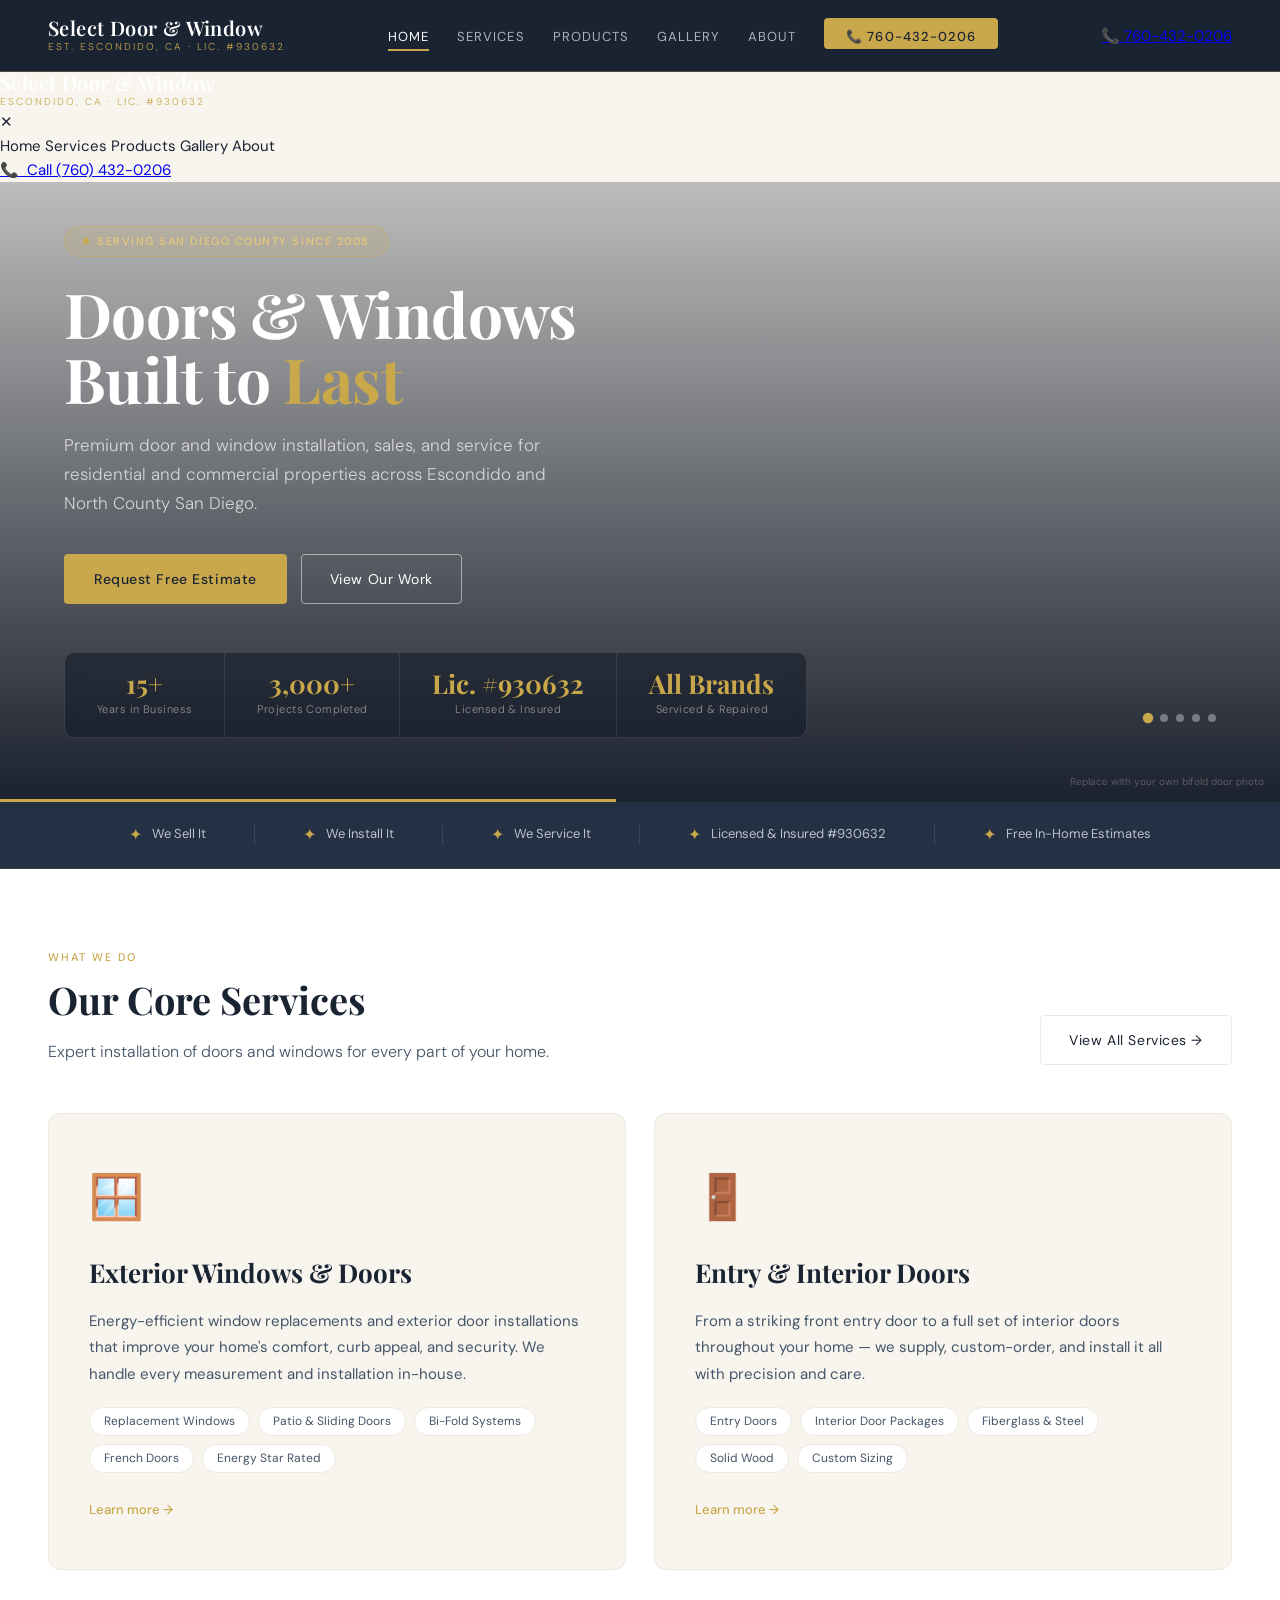
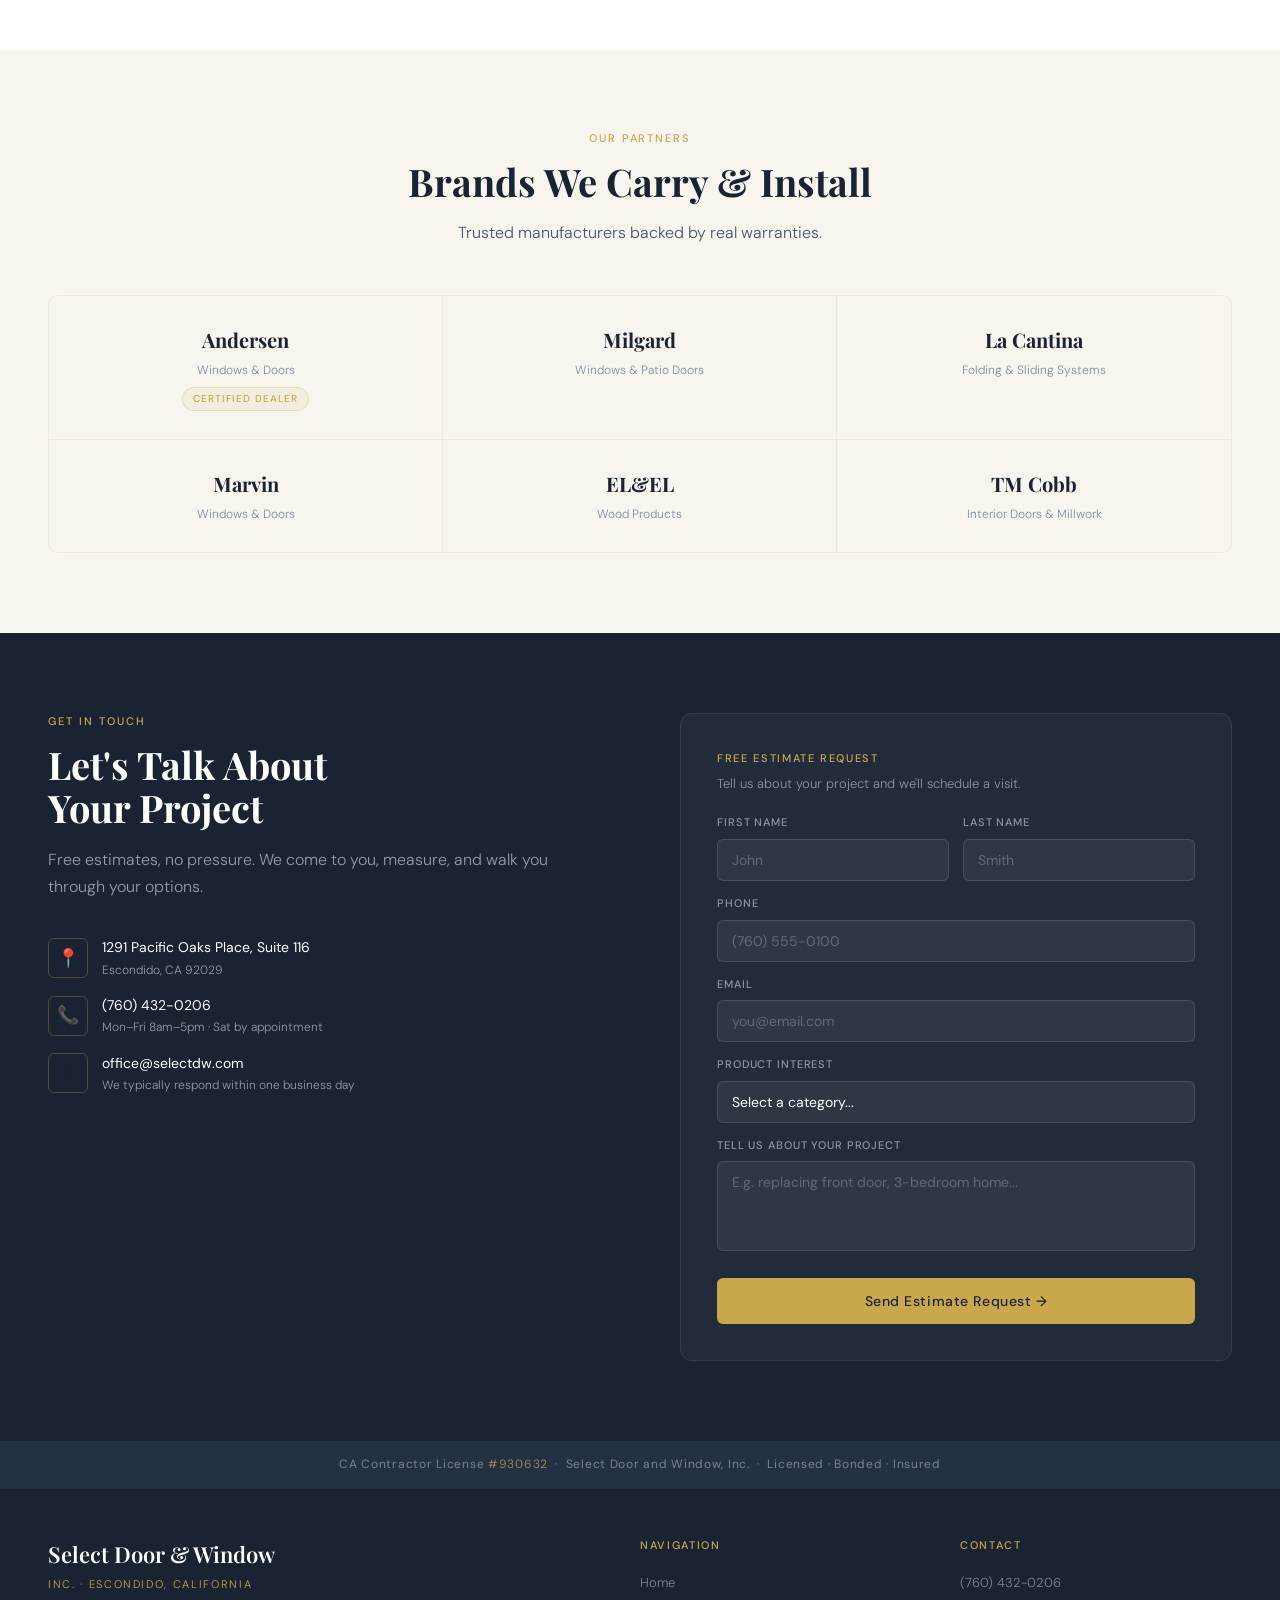
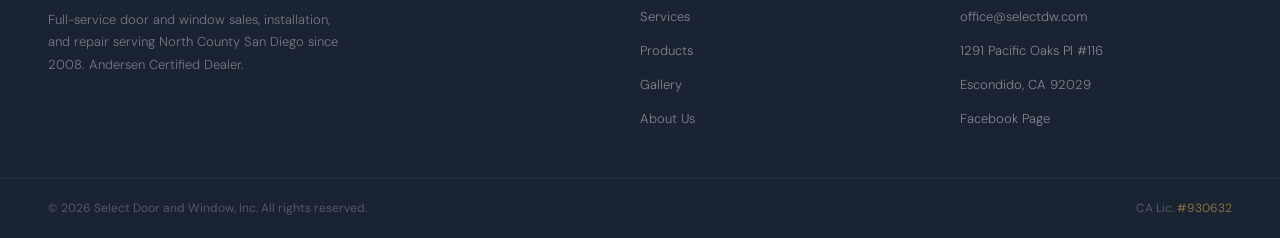
==== select_door_window.html @ 5de8c1fc "Initial commit: Select Door & Window website" ====
<!DOCTYPE html>
<html>
<head>
<meta charset="UTF-8">
<meta name="viewport" content="width=device-width, initial-scale=1.0">
<title>Select Door &amp; Window | Escondido, CA</title>
<link href="https://fonts.googleapis.com/css2?family=Playfair+Display:wght@400;600;700&family=DM+Sans:wght@300;400;500&display=swap" rel="stylesheet">
<style>
  *, *::before, *::after { box-sizing: border-box; margin: 0; padding: 0; }
  :root {
    --navy: #1a2332; --navy-mid: #243044; --navy-light: #2e3d56;
    --gold: #c9a84c; --gold-light: #e8c97a;
    --cream: #f8f5ef; --cream-dark: #ede9e0;
    --text-dark: #1a2332; --text-mid: #445568; --text-light: #7a8fa3;
    --white: #ffffff;
  }
  body { font-family: 'DM Sans', sans-serif; background: var(--cream); color: var(--text-dark); font-size: 15px; line-height: 1.6; overflow-x: hidden; }

  nav { background: var(--navy); display: flex; align-items: center; justify-content: space-between; padding: 0 48px; height: 72px; border-bottom: 1px solid rgba(201,168,76,0.3); position: relative; z-index: 10; }
  .nav-logo { cursor: pointer; }
  .nav-logo-name { font-family: 'Playfair Display', serif; font-size: 20px; font-weight: 600; color: var(--white); letter-spacing: 0.02em; line-height: 1.1; }
  .nav-logo-tag { font-size: 10px; font-weight: 300; color: var(--gold); letter-spacing: 0.2em; text-transform: uppercase; }
  .nav-links { display: flex; gap: 28px; list-style: none; align-items: center; }
  .nav-links a { color: rgba(255,255,255,0.65); text-decoration: none; font-size: 13px; font-weight: 400; letter-spacing: 0.08em; text-transform: uppercase; cursor: pointer; transition: color 0.2s; padding-bottom: 4px; border-bottom: 2px solid transparent; }
  .nav-links a:hover, .nav-links a.active { color: var(--white); border-bottom-color: var(--gold); }
  .nav-cta { background: var(--gold); color: var(--navy) !important; padding: 10px 22px; border-radius: 4px; font-weight: 500 !important; border-bottom: none !important; }
  .nav-cta:hover { background: var(--gold-light) !important; }
  .page { display: none; }
  .page.active { display: block; }
  section { padding: 80px 48px; }
  .section-label { font-size: 11px; font-weight: 500; letter-spacing: 0.18em; text-transform: uppercase; color: var(--gold); margin-bottom: 12px; }
  .section-title { font-family: 'Playfair Display', serif; font-size: 38px; font-weight: 700; color: var(--text-dark); line-height: 1.15; margin-bottom: 16px; }
  .section-sub { font-size: 16px; color: var(--text-mid); max-width: 560px; font-weight: 300; line-height: 1.7; }
  .section-header { margin-bottom: 48px; }
  .btn-primary { background: var(--gold); color: var(--navy); padding: 14px 30px; border-radius: 4px; font-size: 14px; font-weight: 500; text-decoration: none; letter-spacing: 0.04em; border: none; cursor: pointer; transition: all 0.2s; display: inline-block; }
  .btn-primary:hover { background: var(--gold-light); }
  .btn-outline-light { background: transparent; color: var(--white); padding: 13px 28px; border-radius: 4px; font-size: 14px; font-weight: 400; text-decoration: none; border: 1px solid rgba(255,255,255,0.5); cursor: pointer; transition: all 0.2s; display: inline-block; letter-spacing: 0.04em; }
  .btn-outline-light:hover { background: rgba(255,255,255,0.1); border-color: rgba(255,255,255,0.8); }
  .btn-dark { background: transparent; color: var(--navy); padding: 13px 28px; border-radius: 4px; font-size: 14px; border: 1px solid var(--cream-dark); cursor: pointer; transition: all 0.2s; display: inline-block; letter-spacing: 0.04em; }
  .btn-dark:hover { border-color: var(--navy); }
  .page-hero { background: var(--navy); padding: 64px 48px; }
  .page-hero .section-label { color: var(--gold); }
  .page-hero .section-title { color: var(--white); margin-bottom: 12px; }
  .page-hero .section-sub { color: rgba(255,255,255,0.55); }
  .trust-bar { background: var(--navy-mid); padding: 20px 48px; display: flex; align-items: center; justify-content: center; gap: 48px; border-bottom: 1px solid rgba(201,168,76,0.15); flex-wrap: wrap; }
  .trust-item { display: flex; align-items: center; gap: 10px; color: rgba(255,255,255,0.7); font-size: 13px; }
  .trust-dot { color: var(--gold); font-size: 16px; }
  .trust-divider { width: 1px; height: 20px; background: rgba(255,255,255,0.1); }

  /* HERO */
  .hero-full { position: relative; min-height: 620px; display: flex; flex-direction: column; justify-content: flex-end; overflow: hidden; }
  .hero-bg-img { position: absolute; inset: 0; background-image: url('https://images.unsplash.com/photo-1600585154340-be6161a56a0c?w=1600&q=80'); background-size: cover; background-position: center; transform: scale(1.03); transition: transform 6s ease; }
  .hero-full:hover .hero-bg-img { transform: scale(1); }
  .hero-overlay { position: absolute; inset: 0; background: linear-gradient(to top, rgba(15,22,35,0.95) 0%, rgba(15,22,35,0.65) 45%, rgba(15,22,35,0.25) 100%); }
  .hero-content { position: relative; z-index: 2; padding: 0 64px 64px; max-width: 900px; }
  .hero-badge { display: inline-flex; align-items: center; gap: 8px; background: rgba(201,168,76,0.15); border: 1px solid rgba(201,168,76,0.4); border-radius: 40px; padding: 6px 18px; margin-bottom: 24px; width: fit-content; }
  .hero-badge-dot { width: 6px; height: 6px; background: var(--gold); border-radius: 50%; }
  .hero-badge span { font-size: 11px; color: var(--gold-light); letter-spacing: 0.14em; text-transform: uppercase; font-weight: 500; }
  .hero-content h1 { font-family: 'Playfair Display', serif; font-size: 62px; font-weight: 700; color: var(--white); line-height: 1.05; margin-bottom: 20px; letter-spacing: -0.01em; }
  .hero-content h1 em { color: var(--gold); font-style: normal; }
  .hero-content p { font-size: 17px; color: rgba(255,255,255,0.7); max-width: 520px; margin-bottom: 36px; line-height: 1.7; font-weight: 300; }
  .hero-actions { display: flex; gap: 14px; align-items: center; margin-bottom: 48px; }
  .hero-stats { display: flex; border: 1px solid rgba(255,255,255,0.12); border-radius: 10px; overflow: hidden; backdrop-filter: blur(8px); background: rgba(15,22,35,0.5); width: fit-content; }
  .hero-stat { padding: 18px 32px; border-right: 1px solid rgba(255,255,255,0.1); text-align: center; }
  .hero-stat:last-child { border-right: none; }
  .hero-stat-num { font-family: 'Playfair Display', serif; font-size: 26px; font-weight: 700; color: var(--gold); line-height: 1; }
  .hero-stat-label { font-size: 11px; color: rgba(255,255,255,0.5); margin-top: 4px; font-weight: 300; letter-spacing: 0.04em; }
  .photo-credit { position: absolute; bottom: 12px; right: 16px; z-index: 3; font-size: 10px; color: rgba(255,255,255,0.25); }
  .photo-credit a { color: rgba(255,255,255,0.25); text-decoration: none; }

  /* HOME SERVICES */
  .services-preview { background: var(--white); }
  .services-grid-2 { display: grid; grid-template-columns: 1fr 1fr; gap: 28px; }
  .service-card-lg { background: var(--cream); border: 1px solid var(--cream-dark); border-radius: 12px; padding: 48px 40px; position: relative; overflow: hidden; transition: all 0.25s; }
  .service-card-lg:hover { border-color: var(--gold); transform: translateY(-4px); box-shadow: 0 20px 48px rgba(26,35,50,0.1); }
  .service-card-lg::before { content: ''; position: absolute; top: 0; left: 0; right: 0; height: 4px; background: var(--gold); transform: scaleX(0); transition: transform 0.3s; transform-origin: left; }
  .service-card-lg:hover::before { transform: scaleX(1); }
  .service-card-icon { font-size: 44px; margin-bottom: 20px; }
  .service-card-lg h3 { font-family: 'Playfair Display', serif; font-size: 26px; color: var(--text-dark); margin-bottom: 14px; }
  .service-card-lg p { font-size: 15px; color: var(--text-mid); line-height: 1.75; margin-bottom: 20px; }
  .service-tag-row { display: flex; flex-wrap: wrap; gap: 8px; margin-bottom: 24px; }
  .service-tag { font-size: 12px; color: var(--text-mid); background: var(--white); border: 1px solid var(--cream-dark); border-radius: 20px; padding: 4px 14px; }
  .service-link { display: inline-flex; align-items: center; gap: 6px; font-size: 13px; font-weight: 500; color: var(--gold); cursor: pointer; }

  /* BRANDS */
  .brands-bg { background: var(--cream); }
  .brands-grid { display: grid; grid-template-columns: repeat(3, 1fr); margin-top: 40px; border: 1px solid var(--cream-dark); border-radius: 10px; overflow: hidden; }
  .brand-item { padding: 28px 20px; text-align: center; border-right: 1px solid var(--cream-dark); border-bottom: 1px solid var(--cream-dark); transition: background 0.2s; display: flex; flex-direction: column; align-items: center; gap: 5px; }
  .brand-item:hover { background: var(--white); }
  .brand-item:nth-child(3n) { border-right: none; }
  .brand-item:nth-child(4), .brand-item:nth-child(5), .brand-item:nth-child(6) { border-bottom: none; }
  .brand-name { font-family: 'Playfair Display', serif; font-size: 20px; color: var(--navy); font-weight: 700; }
  .brand-desc { font-size: 12px; color: var(--text-light); font-weight: 300; }
  .brand-badge { font-size: 10px; font-weight: 500; letter-spacing: 0.1em; text-transform: uppercase; color: var(--gold); background: rgba(201,168,76,0.1); border: 1px solid rgba(201,168,76,0.25); border-radius: 20px; padding: 3px 10px; margin-top: 2px; }

  /* CONTACT */
  .contact-bg { background: var(--navy); position: relative; overflow: hidden; }
  .contact-grid { display: grid; grid-template-columns: 1fr 1fr; gap: 80px; align-items: start; }
  .contact-details { margin-top: 36px; display: flex; flex-direction: column; gap: 14px; }
  .contact-row { display: flex; gap: 14px; align-items: center; }
  .contact-icon { width: 40px; height: 40px; border: 1px solid rgba(201,168,76,0.3); border-radius: 6px; display: flex; align-items: center; justify-content: center; font-size: 18px; flex-shrink: 0; }
  .contact-row p { color: rgba(255,255,255,0.55); font-size: 12px; font-weight: 300; }
  .contact-row strong { color: var(--white); font-size: 14px; font-weight: 400; display: block; margin-bottom: 2px; }
  .contact-form { background: rgba(255,255,255,0.04); border: 1px solid rgba(255,255,255,0.08); border-radius: 12px; padding: 36px; }
  .form-row { margin-bottom: 14px; }
  .form-row label { display: block; font-size: 11px; font-weight: 500; color: rgba(255,255,255,0.5); letter-spacing: 0.08em; text-transform: uppercase; margin-bottom: 7px; }
  .form-row input, .form-row select, .form-row textarea { width: 100%; background: rgba(255,255,255,0.06); border: 1px solid rgba(255,255,255,0.12); border-radius: 6px; padding: 11px 14px; color: var(--white); font-family: 'DM Sans', sans-serif; font-size: 14px; outline: none; transition: border-color 0.2s; appearance: none; }
  .form-row input:focus, .form-row select:focus, .form-row textarea:focus { border-color: rgba(201,168,76,0.5); }
  .form-row input::placeholder, .form-row textarea::placeholder { color: rgba(255,255,255,0.25); }
  .form-row select option { background: var(--navy-mid); color: var(--white); }
  .form-row textarea { height: 90px; resize: none; }
  .form-grid-2 { display: grid; grid-template-columns: 1fr 1fr; gap: 14px; }
  .form-submit { width: 100%; background: var(--gold); color: var(--navy); border: none; border-radius: 6px; padding: 14px; font-family: 'DM Sans', sans-serif; font-size: 14px; font-weight: 500; cursor: pointer; letter-spacing: 0.04em; margin-top: 6px; transition: background 0.2s; }
  .form-submit:hover { background: var(--gold-light); }

  /* SERVICES PAGE */
  .services-full-grid { display: grid; grid-template-columns: repeat(2, 1fr); gap: 28px; }
  .service-full-card { background: var(--white); border: 1px solid var(--cream-dark); border-radius: 10px; padding: 36px; transition: all 0.25s; }
  .service-full-card:hover { border-color: var(--gold); }
  .service-full-card h3 { font-family: 'Playfair Display', serif; font-size: 22px; color: var(--text-dark); margin-bottom: 12px; }
  .service-full-card p { font-size: 14px; color: var(--text-mid); line-height: 1.75; margin-bottom: 16px; }
  .service-bullets { list-style: none; display: flex; flex-direction: column; gap: 7px; margin-bottom: 20px; }
  .service-bullets li { font-size: 13px; color: var(--text-mid); display: flex; align-items: center; gap: 8px; }
  .service-bullets li::before { content: 'u2736'; color: var(--gold); font-size: 9px; }
  .service-cta { font-size: 13px; font-weight: 500; color: var(--gold); cursor: pointer; }

  /* PRODUCTS */
  .products-grid { display: grid; grid-template-columns: repeat(2, 1fr); gap: 28px; }
  .product-card { background: var(--white); border: 1px solid var(--cream-dark); border-radius: 10px; overflow: hidden; transition: all 0.25s; }
  .product-card:hover { border-color: var(--gold); transform: translateY(-3px); }
  .product-card-header { background: var(--navy); padding: 28px; }
  .product-card-header h3 { font-family: 'Playfair Display', serif; font-size: 24px; color: var(--white); font-weight: 700; margin-bottom: 4px; }
  .product-card-header p { font-size: 13px; color: rgba(255,255,255,0.5); font-weight: 300; }
  .product-card.andersen .product-card-header { background: var(--navy-mid); border-bottom: 2px solid var(--gold); }
  .product-card-body { padding: 24px 28px; }
  .product-card-body p { font-size: 14px; color: var(--text-mid); line-height: 1.7; margin-bottom: 16px; }
  .product-lines { display: flex; flex-wrap: wrap; gap: 8px; }
  .product-line-tag { font-size: 12px; color: var(--text-mid); background: var(--cream); border: 1px solid var(--cream-dark); border-radius: 20px; padding: 4px 12px; }
  .certified-badge { display: inline-flex; align-items: center; gap: 6px; background: rgba(201,168,76,0.1); border: 1px solid rgba(201,168,76,0.3); border-radius: 20px; padding: 5px 14px; font-size: 11px; color: var(--gold); font-weight: 500; letter-spacing: 0.08em; text-transform: uppercase; margin-bottom: 12px; }

  /* GALLERY ACCORDION */
  .gallery-section { background: var(--white); }
  .gallery-accordion { display: flex; flex-direction: column; gap: 16px; }
  .gallery-panel { border: 1px solid var(--cream-dark); border-radius: 12px; overflow: hidden; background: var(--white); transition: border-color 0.25s; }
  .gallery-panel.open { border-color: var(--gold); box-shadow: 0 4px 24px rgba(26,35,50,0.07); }
  .gallery-panel-header { display: flex; align-items: center; justify-content: space-between; padding: 24px 32px; cursor: pointer; background: var(--white); transition: background 0.2s; user-select: none; }
  .gallery-panel-header:hover { background: var(--cream); }
  .gallery-panel.open .gallery-panel-header { background: var(--navy); }
  .gallery-panel-left { display: flex; align-items: center; gap: 16px; }
  .gallery-panel-icon { font-size: 28px; }
  .gallery-panel-title { font-family: 'Playfair Display', serif; font-size: 22px; font-weight: 600; color: var(--text-dark); }
  .gallery-panel.open .gallery-panel-title { color: var(--white); }
  .gallery-panel-count { font-size: 12px; color: var(--text-light); margin-top: 2px; }
  .gallery-panel.open .gallery-panel-count { color: rgba(255,255,255,0.45); }
  .gallery-panel-chevron { width: 32px; height: 32px; border-radius: 50%; border: 1px solid var(--cream-dark); display: flex; align-items: center; justify-content: center; font-size: 14px; color: var(--text-light); transition: all 0.3s; flex-shrink: 0; }
  .gallery-panel.open .gallery-panel-chevron { background: rgba(201,168,76,0.15); border-color: rgba(201,168,76,0.4); color: var(--gold); transform: rotate(180deg); }
  .gallery-panel-body { max-height: 0; overflow: hidden; transition: max-height 0.45s cubic-bezier(0.4,0,0.2,1); }
  .gallery-panel.open .gallery-panel-body { max-height: 620px; }
  .gallery-scroll-wrap { padding: 24px 32px 32px; overflow-x: auto; -webkit-overflow-scrolling: touch; scrollbar-width: thin; scrollbar-color: var(--gold) var(--cream-dark); }
  .gallery-scroll-wrap::-webkit-scrollbar { height: 6px; }
  .gallery-scroll-wrap::-webkit-scrollbar-track { background: var(--cream-dark); border-radius: 3px; }
  .gallery-scroll-wrap::-webkit-scrollbar-thumb { background: var(--gold); border-radius: 3px; }
  .gallery-scroll-row { display: flex; gap: 16px; width: max-content; }
  .gallery-thumb { width: 280px; height: 210px; flex-shrink: 0; border-radius: 8px; overflow: hidden; position: relative; cursor: pointer; transition: transform 0.2s, box-shadow 0.2s; background: var(--navy-mid); }
  .gallery-thumb:hover { transform: translateY(-4px); box-shadow: 0 12px 32px rgba(26,35,50,0.18); }
  .gallery-thumb img { width: 100%; height: 100%; object-fit: cover; display: block; transition: transform 0.4s; }
  .gallery-thumb:hover img { transform: scale(1.06); }
  .gallery-thumb-label { position: absolute; bottom: 0; left: 0; right: 0; padding: 28px 14px 12px; background: linear-gradient(to top, rgba(15,22,35,0.85), transparent); color: var(--white); font-size: 12px; font-weight: 300; letter-spacing: 0.04em; }
  .gallery-add-note { margin-top: 40px; background: var(--cream); border: 1px dashed var(--gold); border-radius: 10px; padding: 24px 28px; text-align: center; }
  .gallery-add-note p { font-size: 14px; color: var(--text-mid); line-height: 1.7; }
  .gallery-add-note code { background: var(--cream-dark); padding: 2px 6px; border-radius: 4px; font-size: 12px; color: var(--navy); }

  /* LIGHTBOX */
  .lightbox { display: none; position: fixed; inset: 0; z-index: 1000; background: rgba(10,16,26,0.96); align-items: center; justify-content: center; }
  .lightbox.open { display: flex; }
  .lightbox-img { max-width: 88vw; max-height: 86vh; border-radius: 8px; object-fit: contain; }
  .lightbox-close { position: absolute; top: 24px; right: 32px; color: rgba(255,255,255,0.55); font-size: 32px; cursor: pointer; transition: color 0.2s; line-height: 1; }
  .lightbox-close:hover { color: var(--white); }
  .lightbox-caption { position: absolute; bottom: 28px; left: 50%; transform: translateX(-50%); color: rgba(255,255,255,0.45); font-size: 13px; white-space: nowrap; }
  .lightbox-nav { position: absolute; top: 50%; transform: translateY(-50%); color: rgba(255,255,255,0.45); font-size: 48px; cursor: pointer; transition: color 0.2s; padding: 16px; line-height: 1; }
  .lightbox-nav:hover { color: var(--white); }
  .lightbox-prev { left: 8px; }
  .lightbox-next { right: 8px; }

  /* ABOUT */
  .about-grid { display: grid; grid-template-columns: 1fr 1fr; gap: 64px; align-items: start; }
  .about-story p { font-size: 15px; color: var(--text-mid); line-height: 1.8; margin-bottom: 20px; font-weight: 300; }
  .about-story strong { color: var(--text-dark); font-weight: 500; }
  .values-grid { display: grid; grid-template-columns: repeat(3, 1fr); gap: 24px; }
  .value-card { padding: 28px; background: var(--cream); border: 1px solid var(--cream-dark); border-radius: 10px; text-align: center; }
  .value-icon { font-size: 32px; margin-bottom: 14px; }
  .value-card h4 { font-family: 'Playfair Display', serif; font-size: 17px; color: var(--text-dark); margin-bottom: 8px; }
  .value-card p { font-size: 13px; color: var(--text-mid); line-height: 1.7; }
  .license-box { background: var(--navy); border-radius: 10px; padding: 32px; margin-top: 36px; }
  .license-box h4 { font-family: 'Playfair Display', serif; color: var(--white); font-size: 20px; margin-bottom: 16px; }
  .license-items { display: flex; flex-direction: column; gap: 10px; }
  .license-item { display: flex; align-items: center; gap: 12px; font-size: 14px; color: rgba(255,255,255,0.65); }
  .license-item span { color: var(--gold); }


  /* SCROLL ANIMATIONS */
  .reveal { opacity: 0; transform: translateY(32px); transition: opacity 0.65s cubic-bezier(0.4,0,0.2,1), transform 0.65s cubic-bezier(0.4,0,0.2,1); }
  .reveal.visible { opacity: 1; transform: none; }
  .reveal-left { opacity: 0; transform: translateX(-40px); transition: opacity 0.65s cubic-bezier(0.4,0,0.2,1), transform 0.65s cubic-bezier(0.4,0,0.2,1); }
  .reveal-left.visible { opacity: 1; transform: none; }
  .reveal-right { opacity: 0; transform: translateX(40px); transition: opacity 0.65s cubic-bezier(0.4,0,0.2,1), transform 0.65s cubic-bezier(0.4,0,0.2,1); }
  .reveal-right.visible { opacity: 1; transform: none; }
  .reveal-scale { opacity: 0; transform: scale(0.93); transition: opacity 0.55s cubic-bezier(0.4,0,0.2,1), transform 0.55s cubic-bezier(0.4,0,0.2,1); }
  .reveal-scale.visible { opacity: 1; transform: scale(1); }
  .stagger-1 { transition-delay: 0.05s; }
  .stagger-2 { transition-delay: 0.13s; }
  .stagger-3 { transition-delay: 0.21s; }
  .stagger-4 { transition-delay: 0.29s; }
  .stagger-5 { transition-delay: 0.37s; }
  .stagger-6 { transition-delay: 0.45s; }

  /* COUNTER */
  .counter-num { display: inline-block; transition: color 0.3s; }

  /* HERO SLIDESHOW */
  .hero-slideshow { position: absolute; inset: 0; }
  .hero-slide { position: absolute; inset: 0; background-size: cover; background-position: center; opacity: 0; transition: opacity 1.4s ease-in-out, transform 8s ease; transform: scale(1.06); }
  .hero-slide.active { opacity: 1; transform: scale(1.02); }
  .hero-slide.prev { opacity: 0; transform: scale(1); }
  .slideshow-dots { position: absolute; bottom: 80px; right: 64px; z-index: 3; display: flex; gap: 8px; }
  .slideshow-dot { width: 8px; height: 8px; border-radius: 50%; background: rgba(255,255,255,0.35); border: none; cursor: pointer; padding: 0; transition: all 0.3s; }
  .slideshow-dot.active { background: var(--gold); transform: scale(1.3); }
  .slideshow-progress { position: absolute; bottom: 0; left: 0; height: 3px; background: var(--gold); z-index: 3; transition: none; }

  /* ABOUT SHOWROOM */
  .showroom-grid { display: grid; grid-template-columns: 1fr 1fr; gap: 28px; margin-top: 48px; }
  .showroom-img { border-radius: 12px; overflow: hidden; aspect-ratio: 4/3; background: var(--navy-light); position: relative; }
  .showroom-img img { width: 100%; height: 100%; object-fit: cover; display: block; transition: transform 0.5s ease; }
  .showroom-img:hover img { transform: scale(1.04); }
  .showroom-img.tall { aspect-ratio: 3/4; }
  .family-banner { background: var(--navy); border-radius: 12px; padding: 40px 44px; margin-top: 48px; display: grid; grid-template-columns: 1fr 1fr; gap: 48px; align-items: center; }
  .family-banner h3 { font-family: 'Playfair Display', serif; font-size: 28px; color: var(--white); font-weight: 700; margin-bottom: 14px; line-height: 1.2; }
  .family-banner h3 em { color: var(--gold); font-style: normal; }
  .family-banner p { font-size: 14px; color: rgba(255,255,255,0.6); line-height: 1.8; font-weight: 300; margin-bottom: 12px; }
  .family-pill { display: inline-flex; align-items: center; gap: 8px; background: rgba(201,168,76,0.12); border: 1px solid rgba(201,168,76,0.3); border-radius: 30px; padding: 6px 16px; font-size: 12px; color: var(--gold-light); letter-spacing: 0.08em; text-transform: uppercase; font-weight: 500; margin-bottom: 20px; }
  .family-stats-row { display: flex; gap: 0; border: 1px solid rgba(255,255,255,0.1); border-radius: 8px; overflow: hidden; margin-top: 8px; }
  .family-stat { flex: 1; padding: 16px; border-right: 1px solid rgba(255,255,255,0.1); text-align: center; }
  .family-stat:last-child { border-right: none; }
  .family-stat-num { font-family: 'Playfair Display', serif; font-size: 22px; color: var(--gold); font-weight: 700; line-height: 1; }
  .family-stat-label { font-size: 11px; color: rgba(255,255,255,0.4); margin-top: 4px; font-weight: 300; }

  /* PULSE on phone CTA */
  @keyframes pulse-gold { 0%,100% { box-shadow: 0 0 0 0 rgba(201,168,76,0.4); } 50% { box-shadow: 0 0 0 8px rgba(201,168,76,0); } }
  .nav-cta { animation: pulse-gold 2.8s infinite; }
  .nav-cta:hover { animation: none; }

  /* HOVER LIFT on brand items */
  .brand-item { transition: background 0.2s, transform 0.2s, box-shadow 0.2s; }
  .brand-item:hover { transform: translateY(-3px); box-shadow: 0 8px 24px rgba(26,35,50,0.08); }
  .license-strip { background: var(--navy-mid); text-align: center; padding: 14px; font-size: 12px; color: rgba(255,255,255,0.4); letter-spacing: 0.06em; }
  .license-strip span { color: rgba(201,168,76,0.7); }
  footer { background: var(--text-dark); padding: 48px; display: grid; grid-template-columns: 2fr 1fr 1fr; gap: 48px; }
  .footer-brand-name { font-family: 'Playfair Display', serif; font-size: 22px; color: var(--white); font-weight: 600; margin-bottom: 4px; }
  .footer-brand-tag { font-size: 11px; color: var(--gold); letter-spacing: 0.15em; text-transform: uppercase; font-weight: 300; margin-bottom: 16px; }
  .footer-desc { font-size: 13px; color: rgba(255,255,255,0.4); line-height: 1.7; max-width: 300px; font-weight: 300; }
  .footer-col h5 { font-size: 11px; letter-spacing: 0.15em; text-transform: uppercase; color: var(--gold); font-weight: 500; margin-bottom: 16px; }
  .footer-links { list-style: none; display: flex; flex-direction: column; gap: 10px; }
  .footer-links a { font-size: 13px; color: rgba(255,255,255,0.45); text-decoration: none; cursor: pointer; transition: color 0.2s; font-weight: 300; }
  .footer-links a:hover { color: var(--gold-light); }
  .footer-bottom { background: var(--text-dark); border-top: 1px solid rgba(255,255,255,0.06); padding: 20px 48px; display: flex; justify-content: space-between; }
  .footer-bottom p { font-size: 12px; color: rgba(255,255,255,0.25); }
  .footer-bottom a { color: rgba(201,168,76,0.6); text-decoration: none; }

  /* ============================================================
     MOBILE RESPONSIVE — 768px and below
     ============================================================ */
  @media (max-width: 768px) {

    /* NAV */
    nav {
      padding: 0 20px;
      height: 60px;
    }
    .nav-links {
      display: none;
    }
    .nav-mobile-right {
      display: flex;
      align-items: center;
      gap: 10px;
    }
    .nav-mobile-call {
      background: var(--gold);
      color: var(--navy);
      padding: 8px 14px;
      border-radius: 4px;
      font-size: 12px;
      font-weight: 500;
      text-decoration: none;
      white-space: nowrap;
    }
    .nav-hamburger {
      display: flex;
      flex-direction: column;
      gap: 5px;
      cursor: pointer;
      padding: 4px;
    }
    .nav-hamburger span {
      display: block;
      width: 22px;
      height: 2px;
      background: rgba(255,255,255,0.75);
      border-radius: 1px;
      transition: all 0.25s;
    }

    /* MOBILE MENU OVERLAY */
    .mobile-menu {
      display: none;
      position: fixed;
      inset: 0;
      background: var(--navy);
      z-index: 200;
      flex-direction: column;
      padding: 24px 28px;
    }
    .mobile-menu.open {
      display: flex;
    }
    .mobile-menu-header {
      display: flex;
      justify-content: space-between;
      align-items: center;
      margin-bottom: 40px;
    }
    .mobile-menu-close {
      color: rgba(255,255,255,0.6);
      font-size: 28px;
      cursor: pointer;
      line-height: 1;
    }
    .mobile-menu-links {
      display: flex;
      flex-direction: column;
      gap: 0;
      flex: 1;
    }
    .mobile-menu-links a {
      color: rgba(255,255,255,0.75);
      text-decoration: none;
      font-size: 24px;
      font-family: 'Playfair Display', serif;
      font-weight: 600;
      padding: 16px 0;
      border-bottom: 1px solid rgba(255,255,255,0.07);
      cursor: pointer;
      transition: color 0.2s;
    }
    .mobile-menu-links a:hover { color: var(--gold); }
    .mobile-menu-cta {
      margin-top: 32px;
      background: var(--gold);
      color: var(--navy);
      text-align: center;
      padding: 16px;
      border-radius: 6px;
      font-size: 16px;
      font-weight: 500;
      text-decoration: none;
      display: block;
    }

    /* HERO */
    .hero-full {
      min-height: 520px;
    }
    .hero-content {
      padding: 0 24px 28px;
      max-width: 100%;
    }
    .hero-content h1 {
      font-size: 36px;
      margin-bottom: 12px;
    }
    .hero-content p {
      font-size: 14px;
      margin-bottom: 24px;
    }
    .hero-actions {
      flex-direction: column;
      gap: 10px;
      margin-bottom: 24px;
    }
    .hero-actions .btn-primary,
    .hero-actions .btn-outline-light {
      width: 100%;
      text-align: center;
      padding: 14px 20px;
      font-size: 14px;
    }
    .hero-stats {
      width: 100%;
    }
    .hero-stat {
      padding: 10px 8px;
      flex: 1;
    }
    .hero-stat-num {
      font-size: 15px;
    }
    .hero-stat-label {
      font-size: 9px;
    }
    .slideshow-dots {
      bottom: 24px;
      right: 24px;
    }
    .photo-credit { display: none; }

    /* TRUST BAR */
    .trust-bar {
      padding: 12px 16px;
      gap: 0;
      overflow-x: auto;
      justify-content: flex-start;
      flex-wrap: nowrap;
      -webkit-overflow-scrolling: touch;
    }
    .trust-item {
      flex-shrink: 0;
      font-size: 11px;
      padding-right: 16px;
    }
    .trust-divider { display: none; }

    /* SECTIONS */
    section {
      padding: 48px 20px;
    }

    /* HOME SERVICES */
    .services-grid-2 {
      grid-template-columns: 1fr;
      gap: 16px;
    }
    .service-card-lg {
      padding: 28px 22px;
    }
    .service-card-lg h3 {
      font-size: 20px;
    }
    .section-header {
      flex-direction: column !important;
      align-items: flex-start !important;
      gap: 16px;
    }
    .section-header .btn-dark {
      width: 100%;
      text-align: center;
      margin-left: 0 !important;
    }

    /* BRANDS */
    .brands-grid {
      grid-template-columns: repeat(2, 1fr);
    }
    .brand-item:nth-child(3n) { border-right: 1px solid var(--cream-dark); }
    .brand-item:nth-child(2n) { border-right: none; }
    .brand-item:nth-child(4) { border-bottom: 1px solid var(--cream-dark); }
    .brand-item:nth-child(5) { border-bottom: 1px solid var(--cream-dark); }
    .brand-item:nth-child(6) { border-bottom: none; }
    .brand-item:nth-child(5) { border-bottom: none; }

    /* SECTION TITLES */
    .section-title { font-size: 28px; }

    /* CONTACT */
    .contact-grid {
      grid-template-columns: 1fr;
      gap: 36px;
    }
    .contact-details { margin-top: 0; }

    /* SERVICES PAGE */
    .services-full-grid {
      grid-template-columns: 1fr;
    }
    .page-hero {
      padding: 48px 20px;
    }
    .page-hero .section-title { font-size: 30px; }

    /* Design consultation banner */
    .services-full-grid + div {
      flex-direction: column !important;
      gap: 20px !important;
      padding: 28px 22px !important;
    }
    .services-full-grid + div .btn-primary {
      width: 100%;
      text-align: center;
    }

    /* PRODUCTS */
    .products-grid {
      grid-template-columns: 1fr;
    }

    /* GALLERY */
    .gallery-panel-header {
      padding: 18px 20px;
    }
    .gallery-panel-title {
      font-size: 17px;
    }
    .gallery-scroll-wrap {
      padding: 16px 20px 20px;
    }
    .gallery-thumb {
      width: 220px;
      height: 165px;
    }

    /* ABOUT */
    .about-grid {
      grid-template-columns: 1fr;
      gap: 36px;
    }
    .values-grid {
      grid-template-columns: 1fr;
      gap: 14px;
    }
    .showroom-grid {
      grid-template-columns: 1fr;
    }
    .family-banner {
      grid-template-columns: 1fr;
      gap: 28px;
      padding: 28px 22px;
    }
    .family-stats-row {
      display: grid;
      grid-template-columns: 1fr 1fr;
    }

    /* FOOTER */
    footer {
      grid-template-columns: 1fr;
      gap: 28px;
      padding: 36px 20px;
    }
    .footer-bottom {
      padding: 16px 20px;
      flex-direction: column;
      gap: 4px;
      text-align: center;
    }

    /* STICKY CALL BAR */
    .sticky-call-bar {
      display: flex !important;
    }
  }

  /* STICKY CALL BAR — mobile only */
  .sticky-call-bar {
    display: none;
    position: fixed;
    bottom: 0; left: 0; right: 0;
    background: var(--gold);
    color: var(--navy);
    align-items: center;
    justify-content: center;
    gap: 8px;
    padding: 14px;
    z-index: 100;
    font-size: 15px;
    font-weight: 600;
    letter-spacing: 0.04em;
    text-decoration: none;
    border-top: 2px solid rgba(0,0,0,0.1);
  }

  @media (max-width: 768px) {
    /* Add bottom padding so sticky bar doesn't cover content */
    .footer-bottom {
      padding-bottom: 72px;
    }
  }
</style>
</head>
<body>

<nav>
  <div class="nav-logo" onclick="showPage('home')">
    <div class="nav-logo-name">Select Door &amp; Window</div>
    <div class="nav-logo-tag">Est. Escondido, CA &middot; Lic. #930632</div>
  </div>
  <ul class="nav-links">
    <li><a onclick="showPage('home')" id="nav-home" class="active">Home</a></li>
    <li><a onclick="showPage('services')" id="nav-services">Services</a></li>
    <li><a onclick="showPage('products')" id="nav-products">Products</a></li>
    <li><a onclick="showPage('gallery')" id="nav-gallery">Gallery</a></li>
    <li><a onclick="showPage('about')" id="nav-about">About</a></li>
    <li><a href="tel:7604320206" class="nav-cta">&#128222; 760-432-0206</a></li>
  </ul>
  <div class="nav-mobile-right">
    <a href="tel:7604320206" class="nav-mobile-call">&#128222; 760-432-0206</a>
    <div class="nav-hamburger" onclick="openMobileMenu()" aria-label="Open menu">
      <span></span><span></span><span></span>
    </div>
  </div>
</nav>

<!-- MOBILE MENU OVERLAY -->
<div class="mobile-menu" id="mobileMenu">
  <div class="mobile-menu-header">
    <div>
      <div class="nav-logo-name">Select Door &amp; Window</div>
      <div class="nav-logo-tag">Escondido, CA &middot; Lic. #930632</div>
    </div>
    <div class="mobile-menu-close" onclick="closeMobileMenu()">&#10005;</div>
  </div>
  <div class="mobile-menu-links">
    <a onclick="showPage('home');closeMobileMenu()">Home</a>
    <a onclick="showPage('services');closeMobileMenu()">Services</a>
    <a onclick="showPage('products');closeMobileMenu()">Products</a>
    <a onclick="showPage('gallery');closeMobileMenu()">Gallery</a>
    <a onclick="showPage('about');closeMobileMenu()">About</a>
  </div>
  <a href="tel:7604320206" class="mobile-menu-cta">&#128222;&nbsp; Call (760) 432-0206</a>
</div>

<!-- STICKY CALL BAR (mobile only) -->
<a href="tel:7604320206" class="sticky-call-bar">
  &#128222;&nbsp; Tap to Call &mdash; (760) 432-0206
</a>


<!-- HOME -->
<div id="page-home" class="page active">
  <div class="hero-full">
    <!-- HERO SLIDESHOW — replace src URLs with your own photos when ready -->
    <div class="hero-slideshow" id="heroSlideshow">
      <div class="hero-slide active" style="background-image:url('https://images.unsplash.com/photo-1600585154340-be6161a56a0c?w=1600&q=80')"></div>
      <div class="hero-slide" style="background-image:url('https://images.unsplash.com/photo-1558618666-fcd25c85cd64?w=1600&q=80')"></div>
      <div class="hero-slide" style="background-image:url('https://images.unsplash.com/photo-1600607687920-4e2a09cf159d?w=1600&q=80')"></div>
      <div class="hero-slide" style="background-image:url('https://images.unsplash.com/photo-1570129477492-45c003edd2be?w=1600&q=80')"></div>
      <div class="hero-slide" style="background-image:url('https://images.unsplash.com/photo-1600566752355-35792bedcfea?w=1600&q=80')"></div>
    </div>
    <div class="slideshow-dots" id="slideshowDots"></div>
    <div class="slideshow-progress" id="slideshowProgress"></div>
    <div class="hero-overlay"></div>
    <div class="hero-content">
      <div class="hero-badge"><div class="hero-badge-dot"></div><span>Serving San Diego County Since 2008</span></div>
      <h1>Doors &amp; Windows<br>Built to <em>Last</em></h1>
      <p>Premium door and window installation, sales, and service for residential and commercial properties across Escondido and North County San Diego.</p>
      <div class="hero-actions">
        <a class="btn-primary" onclick="document.getElementById('home-contact').scrollIntoView({behavior:'smooth'})">Request Free Estimate</a>
        <a class="btn-outline-light" onclick="showPage('gallery')">View Our Work</a>
      </div>
      <div class="hero-stats">
        <div class="hero-stat"><div class="hero-stat-num">15+</div><div class="hero-stat-label">Years in Business</div></div>
        <div class="hero-stat"><div class="hero-stat-num">3,000+</div><div class="hero-stat-label">Projects Completed</div></div>
        <div class="hero-stat"><div class="hero-stat-num">Lic. #930632</div><div class="hero-stat-label">Licensed &amp; Insured</div></div>
        <div class="hero-stat"><div class="hero-stat-num">All Brands</div><div class="hero-stat-label">Serviced &amp; Repaired</div></div>
      </div>
    </div>
    <div class="photo-credit">Replace with your own bifold door photo</div>
  </div>
  <div class="trust-bar reveal">
    <div class="trust-item"><span class="trust-dot">&#10022;</span> We Sell It</div>
    <div class="trust-divider"></div>
    <div class="trust-item"><span class="trust-dot">&#10022;</span> We Install It</div>
    <div class="trust-divider"></div>
    <div class="trust-item"><span class="trust-dot">&#10022;</span> We Service It</div>
    <div class="trust-divider"></div>
    <div class="trust-item"><span class="trust-dot">&#10022;</span> Licensed &amp; Insured #930632</div>
    <div class="trust-divider"></div>
    <div class="trust-item"><span class="trust-dot">&#10022;</span> Free In-Home Estimates</div>
  </div>
  <section class="services-preview">
    <div class="section-header" style="display:flex;justify-content:space-between;align-items:flex-end">
      <div>
        <div class="section-label">What We Do</div>
        <h2 class="section-title">Our Core Services</h2>
        <p class="section-sub">Expert installation of doors and windows for every part of your home.</p>
      </div>
      <a class="btn-dark" onclick="showPage('services')" style="white-space:nowrap;margin-left:32px">View All Services &rarr;</a>
    </div>
    <div class="services-grid-2">
      <div class="service-card-lg reveal reveal-left">
        <div class="service-card-icon">&#129695;</div>
        <h3>Exterior Windows &amp; Doors</h3>
        <p>Energy-efficient window replacements and exterior door installations that improve your home's comfort, curb appeal, and security. We handle every measurement and installation in-house.</p>
        <div class="service-tag-row">
          <span class="service-tag">Replacement Windows</span>
          <span class="service-tag">Patio &amp; Sliding Doors</span>
          <span class="service-tag">Bi-Fold Systems</span>
          <span class="service-tag">French Doors</span>
          <span class="service-tag">Energy Star Rated</span>
        </div>
        <a class="service-link" onclick="showPage('services')">Learn more &rarr;</a>
      </div>
      <div class="service-card-lg reveal reveal-right">
        <div class="service-card-icon">&#128682;</div>
        <h3>Entry &amp; Interior Doors</h3>
        <p>From a striking front entry door to a full set of interior doors throughout your home &mdash; we supply, custom-order, and install it all with precision and care.</p>
        <div class="service-tag-row">
          <span class="service-tag">Entry Doors</span>
          <span class="service-tag">Interior Door Packages</span>
          <span class="service-tag">Fiberglass &amp; Steel</span>
          <span class="service-tag">Solid Wood</span>
          <span class="service-tag">Custom Sizing</span>
        </div>
        <a class="service-link" onclick="showPage('services')">Learn more &rarr;</a>
      </div>
    </div>
  </section>
  <section class="brands-bg">
    <div class="section-header" style="text-align:center">
      <div class="section-label" style="text-align:center">Our Partners</div>
      <h2 class="section-title" style="text-align:center">Brands We Carry &amp; Install</h2>
      <p class="section-sub" style="margin:0 auto;text-align:center">Trusted manufacturers backed by real warranties.</p>
    </div>
    <div class="brands-grid">
      <div class="brand-item reveal-scale stagger-1"><div class="brand-name">Andersen</div><div class="brand-desc">Windows &amp; Doors</div><div class="brand-badge">Certified Dealer</div></div>
      <div class="brand-item reveal-scale stagger-2"><div class="brand-name">Milgard</div><div class="brand-desc">Windows &amp; Patio Doors</div></div>
      <div class="brand-item reveal-scale stagger-3"><div class="brand-name">La Cantina</div><div class="brand-desc">Folding &amp; Sliding Systems</div></div>
      <div class="brand-item reveal-scale stagger-4"><div class="brand-name">Marvin</div><div class="brand-desc">Windows &amp; Doors</div></div>
      <div class="brand-item reveal-scale stagger-5"><div class="brand-name">EL&amp;EL</div><div class="brand-desc">Wood Products</div></div>
      <div class="brand-item reveal-scale stagger-6"><div class="brand-name">TM Cobb</div><div class="brand-desc">Interior Doors &amp; Millwork</div></div>
    </div>
  </section>
  <section class="contact-bg" id="home-contact">
    <div class="contact-grid">
      <div>
        <div class="section-label">Get In Touch</div>
        <h2 class="section-title" style="color:var(--white)">Let's Talk About<br>Your Project</h2>
        <p class="section-sub" style="color:rgba(255,255,255,0.55)">Free estimates, no pressure. We come to you, measure, and walk you through your options.</p>
        <div class="contact-details">
          <div class="contact-row"><div class="contact-icon">&#128205;</div><div><strong>1291 Pacific Oaks Place, Suite 116</strong><p>Escondido, CA 92029</p></div></div>
          <div class="contact-row"><div class="contact-icon">&#128222;</div><div><strong>(760) 432-0206</strong><p>Mon&ndash;Fri 8am&ndash;5pm &middot; Sat by appointment</p></div></div>
          <div class="contact-row"><div class="contact-icon">&#9993;</div><div><strong>office@selectdw.com</strong><p>We typically respond within one business day</p></div></div>
        </div>
      </div>
      <div class="contact-form">
        <div style="margin-bottom:20px"><p style="color:var(--gold);font-size:11px;letter-spacing:0.15em;text-transform:uppercase;font-weight:500;margin-bottom:6px">Free Estimate Request</p><p style="color:rgba(255,255,255,0.5);font-size:13px;font-weight:300">Tell us about your project and we'll schedule a visit.</p></div>
        <div class="form-grid-2"><div class="form-row"><label>First Name</label><input type="text" placeholder="John"></div><div class="form-row"><label>Last Name</label><input type="text" placeholder="Smith"></div></div>
        <div class="form-row"><label>Phone</label><input type="tel" placeholder="(760) 555-0100"></div>
        <div class="form-row"><label>Email</label><input type="email" placeholder="you@email.com"></div>
        <div class="form-row"><label>Product Interest</label><select><option value="">Select a category...</option><option>Exterior Windows &amp; Doors</option><option>Entry &amp; Interior Doors</option><option>Not Sure Yet</option></select></div>
        <div class="form-row"><label>Tell Us About Your Project</label><textarea placeholder="E.g. replacing front door, 3-bedroom home..."></textarea></div>
        <button class="form-submit">Send Estimate Request &rarr;</button>
      </div>
    </div>
  </section>
</div>

<!-- SERVICES -->
<div id="page-services" class="page">
  <div class="page-hero">
    <div class="section-label">What We Do</div>
    <h1 class="section-title">Our Services</h1>
    <p class="section-sub">Full-service door and window solutions from first consultation through installation &mdash; all handled by our in-house team.</p>
  </div>
  <section style="background:var(--white)">
    <div class="services-full-grid">
      <div class="service-full-card">
        <div style="font-size:32px;margin-bottom:16px">&#129695;</div>
        <h3>Exterior Windows</h3>
        <p>Full window replacement using the industry's leading brands. We measure, order, and install &mdash; ensuring a precise fit, improved insulation, and a clean finish every time.</p>
        <ul class="service-bullets">
          <li>Dual-pane &amp; triple-pane insulated glass</li>
          <li>Low-E coatings for SoCal heat reduction</li>
          <li>Casement, double-hung, slider &amp; picture styles</li>
          <li>Specialty shapes and custom sizes</li>
          <li>Energy Star certified options available</li>
        </ul>
        <a class="service-cta" onclick="document.getElementById('services-contact').scrollIntoView({behavior:'smooth'})">Request a quote &rarr;</a>
      </div>
      <div class="service-full-card">
        <div style="font-size:32px;margin-bottom:16px">&#127968;</div>
        <h3>Patio &amp; Sliding Doors</h3>
        <p>Premium exterior door systems that connect your indoor and outdoor spaces. We carry the full range from standard sliding glass to large-format folding wall systems.</p>
        <ul class="service-bullets">
          <li>Sliding glass &amp; multi-panel systems</li>
          <li>French doors &mdash; single &amp; double</li>
          <li>Bi-fold &amp; folding wall systems</li>
          <li>Andersen Big Door Gallery products</li>
          <li>La Cantina folding &amp; multi-slide systems</li>
        </ul>
        <a class="service-cta" onclick="document.getElementById('services-contact').scrollIntoView({behavior:'smooth'})">Request a quote &rarr;</a>
      </div>
      <div class="service-full-card">
        <div style="font-size:32px;margin-bottom:16px">&#128682;</div>
        <h3>Entry Doors</h3>
        <p>Your front door sets the tone for your entire home. We carry a full range of styles and materials, and handle the installation with precision from the first measurement to final hardware.</p>
        <ul class="service-bullets">
          <li>Fiberglass, steel &amp; solid wood options</li>
          <li>Custom sizing for non-standard openings</li>
          <li>Hardware &amp; lockset packages</li>
          <li>Sidelites &amp; transoms available</li>
          <li>Andersen, Marvin &amp; EL&amp;EL entry systems</li>
        </ul>
        <a class="service-cta" onclick="document.getElementById('services-contact').scrollIntoView({behavior:'smooth'})">Request a quote &rarr;</a>
      </div>
      <div class="service-full-card">
        <div style="font-size:32px;margin-bottom:16px">&#127969;</div>
        <h3>Interior Doors</h3>
        <p>Complete your home's look inside with matching interior door packages. From single replacement doors to full-home installs using TM Cobb and EL&amp;EL products.</p>
        <ul class="service-bullets">
          <li>Single door replacements</li>
          <li>Full interior door packages</li>
          <li>Flush, panel &amp; barn door styles</li>
          <li>Pre-hung &amp; slab options</li>
          <li>Hardware &amp; frame packages available</li>
        </ul>
        <a class="service-cta" onclick="document.getElementById('services-contact').scrollIntoView({behavior:'smooth'})">Request a quote &rarr;</a>
      </div>
    </div>
    <div style="margin-top:40px;background:var(--cream);border:1px solid var(--cream-dark);border-radius:12px;padding:40px 48px;display:flex;justify-content:space-between;align-items:center;gap:32px">
      <div>
        <div style="font-size:11px;font-weight:500;letter-spacing:0.18em;text-transform:uppercase;color:var(--gold);margin-bottom:8px">Free Service</div>
        <h3 style="font-family:'Playfair Display',serif;font-size:24px;color:var(--text-dark);margin-bottom:10px">Design Consultation</h3>
        <p style="font-size:14px;color:var(--text-mid);max-width:520px;line-height:1.7">Not sure what you need? Our product specialists come to you for a free in-home consultation &mdash; measuring your openings, comparing options, and helping you choose the right products for your budget and style. No pressure, no obligation.</p>
      </div>
      <a class="btn-primary" style="white-space:nowrap" onclick="document.getElementById('services-contact').scrollIntoView({behavior:'smooth'})">Book a Visit &rarr;</a>
    </div>
  </section>
  <section class="contact-bg" id="services-contact">
    <div class="contact-grid">
      <div>
        <div class="section-label">Ready to Start?</div>
        <h2 class="section-title" style="color:var(--white)">Get a Free Estimate</h2>
        <p class="section-sub" style="color:rgba(255,255,255,0.55)">Tell us what you need and we'll come out, measure, and give you a no-pressure quote.</p>
        <div class="contact-details">
          <div class="contact-row"><div class="contact-icon">&#128222;</div><div><strong>(760) 432-0206</strong><p>Mon&ndash;Fri 8am&ndash;5pm</p></div></div>
          <div class="contact-row"><div class="contact-icon">&#9993;</div><div><strong>office@selectdw.com</strong><p>Responds within one business day</p></div></div>
        </div>
      </div>
      <div class="contact-form">
        <div class="form-grid-2"><div class="form-row"><label>First Name</label><input type="text" placeholder="John"></div><div class="form-row"><label>Last Name</label><input type="text" placeholder="Smith"></div></div>
        <div class="form-row"><label>Phone</label><input type="tel" placeholder="(760) 555-0100"></div>
        <div class="form-row"><label>Service Needed</label><select><option value="">Select...</option><option>Exterior Windows</option><option>Patio &amp; Sliding Doors</option><option>Entry Doors</option><option>Interior Doors</option><option>Design Consultation</option></select></div>
        <div class="form-row"><label>Project Details</label><textarea placeholder="Tell us about your project..."></textarea></div>
        <button class="form-submit">Request Estimate &rarr;</button>
      </div>
    </div>
  </section>
</div>

<!-- PRODUCTS -->
<div id="page-products" class="page">
  <div class="page-hero">
    <div class="section-label">What We Carry</div>
    <h1 class="section-title">Our Products &amp; Brands</h1>
    <p class="section-sub">We partner with the most trusted door and window manufacturers in the industry.</p>
  </div>
  <section style="background:var(--white)">
    <div class="products-grid">
      <div class="product-card andersen"><div class="product-card-header"><h3>Andersen</h3><p>Windows &amp; Doors &middot; Certified Dealer</p></div><div class="product-card-body"><div class="certified-badge">&#127942; Andersen Certified Dealer</div><p>As a certified Andersen dealer, we carry the full product lineup including the exclusive Big Door Gallery &mdash; large-format folding and sliding systems that transform any space.</p><div class="product-lines"><span class="product-line-tag">100 Series</span><span class="product-line-tag">200 Series</span><span class="product-line-tag">400 Series</span><span class="product-line-tag">E-Series</span><span class="product-line-tag">Big Door Gallery</span></div></div></div>
      <div class="product-card"><div class="product-card-header"><h3>Milgard</h3><p>Windows &amp; Patio Doors</p></div><div class="product-card-body"><p>A California favorite &mdash; Milgard windows are designed for our climate, with strong energy efficiency ratings and a full lifetime warranty on most products.</p><div class="product-lines"><span class="product-line-tag">Tuscany Series</span><span class="product-line-tag">Style Line</span><span class="product-line-tag">Trinsic Series</span><span class="product-line-tag">Patio Doors</span></div></div></div>
      <div class="product-card"><div class="product-card-header"><h3>La Cantina</h3><p>Folding &amp; Sliding Door Systems</p></div><div class="product-card-body"><p>La Cantina specializes in large opening door systems that blur the line between indoor and outdoor living. Perfect for patios and modern architecture.</p><div class="product-lines"><span class="product-line-tag">Bi-Fold Doors</span><span class="product-line-tag">Multi-Slide</span><span class="product-line-tag">Pivot Doors</span><span class="product-line-tag">Windows</span></div></div></div>
      <div class="product-card"><div class="product-card-header"><h3>Marvin</h3><p>Windows &amp; Doors</p></div><div class="product-card-body"><p>Marvin is known for exceptional craftsmanship and design flexibility &mdash; a top choice for custom homes and remodels.</p><div class="product-lines"><span class="product-line-tag">Signature</span><span class="product-line-tag">Essential</span><span class="product-line-tag">Modern</span><span class="product-line-tag">Elevate</span></div></div></div>
      <div class="product-card"><div class="product-card-header"><h3>EL&amp;EL</h3><p>Wood Products</p></div><div class="product-card-body"><p>EL&amp;EL delivers quality wood door and window products with a focus on traditional craftsmanship and natural materials.</p><div class="product-lines"><span class="product-line-tag">Wood Doors</span><span class="product-line-tag">Wood Windows</span><span class="product-line-tag">Custom Millwork</span></div></div></div>
      <div class="product-card"><div class="product-card-header"><h3>TM Cobb</h3><p>Interior Doors &amp; Millwork</p></div><div class="product-card-body"><p>TM Cobb is a leading manufacturer of interior doors and architectural millwork &mdash; a go-to for builders and remodelers.</p><div class="product-lines"><span class="product-line-tag">Interior Doors</span><span class="product-line-tag">Door Frames</span><span class="product-line-tag">Moulding</span><span class="product-line-tag">Custom Orders</span></div></div></div>
    </div>
    <div style="text-align:center;margin-top:48px"><p style="font-size:15px;color:var(--text-mid);margin-bottom:20px">Not sure which brand is right for your project?</p><a class="btn-primary" onclick="showPage('services')">Book a Free Consultation &rarr;</a></div>
  </section>
</div>

<!-- GALLERY -->
<div id="page-gallery" class="page">
  <div class="page-hero">
    <div class="section-label">Our Work</div>
    <h1 class="section-title">Project Gallery</h1>
    <p class="section-sub">Browse completed installations across North County San Diego. Click any category to expand, then scroll through the photos.</p>
  </div>
  <section class="gallery-section">
    <div class="gallery-accordion">
      <div class="gallery-panel open" id="panel-entry">
        <div class="gallery-panel-header" onclick="togglePanel('panel-entry')">
          <div class="gallery-panel-left"><div class="gallery-panel-icon">&#128682;</div><div><div class="gallery-panel-title">Entry Doors</div><div class="gallery-panel-count" id="count-entry">6 photos</div></div></div>
          <div class="gallery-panel-chevron">&#9660;</div>
        </div>
        <div class="gallery-panel-body"><div class="gallery-scroll-wrap"><div class="gallery-scroll-row" id="scroll-entry"></div></div></div>
      </div>
      <div class="gallery-panel" id="panel-windows">
        <div class="gallery-panel-header" onclick="togglePanel('panel-windows')">
          <div class="gallery-panel-left"><div class="gallery-panel-icon">&#129695;</div><div><div class="gallery-panel-title">Exterior Windows</div><div class="gallery-panel-count" id="count-windows">6 photos</div></div></div>
          <div class="gallery-panel-chevron">&#9660;</div>
        </div>
        <div class="gallery-panel-body"><div class="gallery-scroll-wrap"><div class="gallery-scroll-row" id="scroll-windows"></div></div></div>
      </div>
      <div class="gallery-panel" id="panel-patio">
        <div class="gallery-panel-header" onclick="togglePanel('panel-patio')">
          <div class="gallery-panel-left"><div class="gallery-panel-icon">&#127968;</div><div><div class="gallery-panel-title">Patio &amp; Sliding Doors</div><div class="gallery-panel-count" id="count-patio">6 photos</div></div></div>
          <div class="gallery-panel-chevron">&#9660;</div>
        </div>
        <div class="gallery-panel-body"><div class="gallery-scroll-wrap"><div class="gallery-scroll-row" id="scroll-patio"></div></div></div>
      </div>
      <div class="gallery-panel" id="panel-interior">
        <div class="gallery-panel-header" onclick="togglePanel('panel-interior')">
          <div class="gallery-panel-left"><div class="gallery-panel-icon">&#127969;</div><div><div class="gallery-panel-title">Interior Doors</div><div class="gallery-panel-count" id="count-interior">6 photos</div></div></div>
          <div class="gallery-panel-chevron">&#9660;</div>
        </div>
        <div class="gallery-panel-body"><div class="gallery-scroll-wrap"><div class="gallery-scroll-row" id="scroll-interior"></div></div></div>
      </div>
    </div>
    <div class="gallery-add-note">
      <p><strong>To swap in your own photos:</strong> Open this file in any text editor, find the <code>galleryData</code> object in the &lt;script&gt; section, and replace each <code>src</code> URL with your own image path or hosted URL. Each entry also has a <code>label</code> for the caption.</p>
    </div>
  </section>
</div>

<!-- LIGHTBOX -->
<div class="lightbox" id="lightbox" onclick="closeLightboxBg(event)">
  <span class="lightbox-close" onclick="closeLightboxDirect()">&#10005;</span>
  <span class="lightbox-nav lightbox-prev" onclick="lightboxNav(-1)">&#8249;</span>
  <img class="lightbox-img" id="lightbox-img" src="" alt="">
  <span class="lightbox-nav lightbox-next" onclick="lightboxNav(1)">&#8250;</span>
  <div class="lightbox-caption" id="lightbox-caption"></div>
</div>

<!-- ABOUT -->
<div id="page-about" class="page">
  <div class="page-hero">
    <div class="section-label">Who We Are</div>
    <h1 class="section-title">About Select Door &amp; Window</h1>
    <p class="section-sub">A family-owned, licensed contractor serving Escondido and North County San Diego since 2008.</p>
  </div>
  <section style="background:var(--white)">
    <div class="about-grid">
      <div class="about-story">
        <div class="section-label">Our Story</div>
        <h2 class="section-title">Built on One Simple Promise</h2>
        <p>Select Door and Window was founded on a straightforward idea: <strong>if we sell it, we install it, and we service it.</strong> No middlemen, no subcontractors, no finger-pointing if something isn't right.</p>
        <p>Since 2008, we've been serving homeowners and businesses across Escondido and North County San Diego with that same commitment. From a single entry door replacement to a full window package, our team handles every step in-house.</p>
        <p>We're a certified Andersen dealer and carry products from Milgard, La Cantina, Marvin, EL&amp;EL, and TM Cobb &mdash; so whether you're looking for a classic wood door, an energy-efficient window, or a dramatic folding wall system, we have the right product and the expertise to install it correctly.</p>
        <div class="license-box">
          <h4>Licensed, Bonded &amp; Insured</h4>
          <div class="license-items">
            <div class="license-item"><span>&#10022;</span> CA Contractor License #930632</div>
            <div class="license-item"><span>&#10022;</span> Fully bonded &mdash; your project is protected</div>
            <div class="license-item"><span>&#10022;</span> General liability insurance on every job</div>
            <div class="license-item"><span>&#10022;</span> Andersen Certified Dealer</div>
          </div>
        </div>
      </div>
      <div>
        <div class="section-label">Our Philosophy</div>
        <h2 class="section-title">We Sell It. We Install It. We Service It.</h2>
        <p style="font-size:14px;color:var(--text-mid);line-height:1.8;margin-bottom:28px">This isn't just a tagline &mdash; it's how we operate. Our team does the measurement, places the order, does the installation, and comes back if anything needs attention.</p>
        <div style="display:grid;grid-template-columns:1fr 1fr;gap:20px">
          <div style="padding:20px;background:var(--cream);border:1px solid var(--cream-dark);border-radius:8px"><div style="font-family:'Playfair Display',serif;font-size:32px;color:var(--navy);font-weight:700;line-height:1">15+</div><div style="font-size:13px;color:var(--text-light);margin-top:6px;font-weight:300">Years serving San Diego</div></div>
          <div style="padding:20px;background:var(--cream);border:1px solid var(--cream-dark);border-radius:8px"><div style="font-family:'Playfair Display',serif;font-size:32px;color:var(--navy);font-weight:700;line-height:1">3,000+</div><div style="font-size:13px;color:var(--text-light);margin-top:6px;font-weight:300">Projects completed</div></div>
          <div style="padding:20px;background:var(--cream);border:1px solid var(--cream-dark);border-radius:8px"><div style="font-family:'Playfair Display',serif;font-size:32px;color:var(--navy);font-weight:700;line-height:1">6</div><div style="font-size:13px;color:var(--text-light);margin-top:6px;font-weight:300">Premium brands carried</div></div>
          <div style="padding:20px;background:var(--cream);border:1px solid var(--cream-dark);border-radius:8px"><div style="font-family:'Playfair Display',serif;font-size:32px;color:var(--navy);font-weight:700;line-height:1">All</div><div style="font-size:13px;color:var(--text-light);margin-top:6px;font-weight:300">Brands serviced &amp; repaired</div></div>
        </div>
      </div>
    </div>

  </section>

  <!-- SHOWROOM & FAMILY SECTION -->
  <section style="background:var(--cream);padding:80px 48px 0">
    <div class="section-label reveal">Our Showroom &amp; Team</div>
    <h2 class="section-title reveal" style="margin-bottom:8px">Come See Us in Escondido</h2>
    <p class="section-sub reveal" style="margin-bottom:0">Our showroom is open Monday through Friday. Come in and see doors and windows in person &mdash; touch the hardware, feel the difference between materials, and talk to someone who actually knows the products.</p>
    <div class="showroom-grid">
      <div class="showroom-img reveal reveal-left">
        <img src="https://images.unsplash.com/photo-1556909114-f6e7ad7d3136?w=800&q=80" alt="Showroom interior" loading="lazy">
      </div>
      <div style="display:flex;flex-direction:column;gap:28px">
        <div class="showroom-img reveal reveal-right stagger-2">
          <img src="https://images.unsplash.com/photo-1600607687644-c7171b42498b?w=800&q=80" alt="Door display" loading="lazy">
        </div>
        <div class="showroom-img reveal reveal-right stagger-4">
          <img src="https://images.unsplash.com/photo-1600566753190-17f0baa2a6c3?w=800&q=80" alt="Window display" loading="lazy">
        </div>
      </div>
    </div>
  </section>

  <section style="background:var(--cream);padding:48px 48px 80px">
    <div class="family-banner reveal">
      <div>
        <div class="family-pill">&#127968; Family-Owned &amp; Operated</div>
        <h3>A <em>Family Business</em><br>Built on Reputation</h3>
        <p>Select Door &amp; Window is a family-run company, founded in Escondido in 2008. We started with a simple belief: that homeowners deserve a contractor who treats their project like it's their own home being worked on.</p>
        <p>Over 15 years later, most of our new business still comes from referrals. That's not an accident &mdash; it's the result of showing up on time, doing the work right, and standing behind it after the job is done.</p>
        <p>When you call us, you're talking to the people who will actually be on your project. Not a call center, not a franchise &mdash; just us.</p>
      </div>
      <div>
        <div class="family-stats-row">
          <div class="family-stat"><div class="family-stat-num">2008</div><div class="family-stat-label">Founded in Escondido</div></div>
          <div class="family-stat"><div class="family-stat-num">100%</div><div class="family-stat-label">Family owned</div></div>
        </div>
        <div style="margin-top:20px;background:rgba(255,255,255,0.04);border:1px solid rgba(255,255,255,0.08);border-radius:8px;padding:24px">
          <p style="font-size:13px;color:rgba(255,255,255,0.5);font-weight:300;line-height:1.8;margin:0">&#8220;We started this company because we saw too many homeowners get burned by contractors who disappeared after the sale. Our goal was simple: be the company we'd want to hire ourselves.&#8221;</p>
          <p style="font-size:13px;color:var(--gold);margin-top:12px;margin-bottom:0;font-weight:500">&mdash; Select Door &amp; Window, Est. 2008</p>
        </div>
        <div style="margin-top:20px;background:rgba(255,255,255,0.04);border:1px solid rgba(255,255,255,0.08);border-radius:8px;padding:20px 24px">
          <p style="font-size:12px;font-weight:500;letter-spacing:0.1em;text-transform:uppercase;color:rgba(255,255,255,0.4);margin-bottom:10px">Showroom Hours</p>
          <p style="font-size:14px;color:rgba(255,255,255,0.7);margin:0;line-height:1.9">Mon &ndash; Fri: 8:00am &ndash; 5:00pm<br>Saturday: By appointment<br>Sunday: Closed</p>
          <p style="font-size:13px;color:rgba(255,255,255,0.45);margin-top:8px;margin-bottom:0">1291 Pacific Oaks Place, Suite 116<br>Escondido, CA 92029</p>
        </div>
      </div>
    </div>
  </section>
  <section style="background:var(--white);padding-top:80px">
    <div class="section-header" style="text-align:center">
      <div class="section-label" style="text-align:center">What Drives Us</div>
      <h2 class="section-title" style="text-align:center">Our Values</h2>
    </div>
    <div class="values-grid">
      <div class="value-card"><div class="value-icon">&#129309;</div><h4>Accountability</h4><p>We stand behind every product we sell and every installation we complete &mdash; no exceptions, no excuses.</p></div>
      <div class="value-card"><div class="value-icon">&#128208;</div><h4>Craftsmanship</h4><p>Every measurement matters. We take pride in precision installs that look right and perform right for years.</p></div>
      <div class="value-card"><div class="value-icon">&#128172;</div><h4>Transparency</h4><p>Clear pricing, honest timelines, and no surprise charges. You know what to expect before we start.</p></div>
    </div>
  </section>
  <section class="contact-bg" style="padding:80px 48px">
    <div style="text-align:center;max-width:600px;margin:0 auto">
      <div class="section-label" style="text-align:center">Work With Us</div>
      <h2 class="section-title" style="color:var(--white);text-align:center">Ready to Start Your Project?</h2>
      <p class="section-sub" style="margin:0 auto 36px;color:rgba(255,255,255,0.55);text-align:center">Get a free in-home estimate from our team. We come to you, take measurements, and walk you through the best options for your home and budget.</p>
      <div style="display:flex;gap:16px;justify-content:center">
        <a class="btn-primary" onclick="showPage('home');setTimeout(()=>document.getElementById('home-contact').scrollIntoView({behavior:'smooth'}),100)">Request Free Estimate</a>
        <a class="btn-outline-light" href="tel:7604320206">Call (760) 432-0206</a>
      </div>
    </div>
  </section>
</div>

<div class="license-strip">CA Contractor License <span>#930632</span> &nbsp;&middot;&nbsp; Select Door and Window, Inc. &nbsp;&middot;&nbsp; Licensed &middot; Bonded &middot; Insured</div>
<footer>
  <div>
    <div class="footer-brand-name">Select Door &amp; Window</div>
    <div class="footer-brand-tag">Inc. &middot; Escondido, California</div>
    <p class="footer-desc">Full-service door and window sales, installation, and repair serving North County San Diego since 2008. Andersen Certified Dealer.</p>
  </div>
  <div class="footer-col">
    <h5>Navigation</h5>
    <ul class="footer-links">
      <li><a onclick="showPage('home')">Home</a></li>
      <li><a onclick="showPage('services')">Services</a></li>
      <li><a onclick="showPage('products')">Products</a></li>
      <li><a onclick="showPage('gallery')">Gallery</a></li>
      <li><a onclick="showPage('about')">About Us</a></li>
    </ul>
  </div>
  <div class="footer-col">
    <h5>Contact</h5>
    <ul class="footer-links">
      <li><a href="tel:7604320206">(760) 432-0206</a></li>
      <li><a href="mailto:office@selectdw.com">office@selectdw.com</a></li>
      <li><a>1291 Pacific Oaks Pl #116</a></li>
      <li><a>Escondido, CA 92029</a></li>
      <li><a href="https://www.facebook.com/selectdoorandwindow/" target="_blank">Facebook Page</a></li>
    </ul>
  </div>
</footer>
<div class="footer-bottom">
  <p>&copy; 2026 Select Door and Window, Inc. All rights reserved.</p>
  <p>CA Lic. <a>#930632</a></p>
</div>

<script>
// ================================================================
// GALLERY PHOTOS
// To replace with your own images:
//   1. Open this file in a text editor (Notepad, VS Code, etc.)
//   2. Find this galleryData section
//   3. Replace each "src" URL with your own image path or URL
//   4. Update the "label" text for each photo caption
// ================================================================
const galleryData = {
  entry: [
    { src: 'https://images.unsplash.com/photo-1558618666-fcd25c85cd64?w=600&q=75', label: 'Fiberglass Entry Door \u00b7 Escondido' },
    { src: 'https://images.unsplash.com/photo-1600607687920-4e2a09cf159d?w=600&q=75', label: 'Steel Entry Door \u00b7 San Marcos' },
    { src: 'https://images.unsplash.com/photo-1570129477492-45c003edd2be?w=600&q=75', label: 'Wood Entry Door \u00b7 Vista' },
    { src: 'https://images.unsplash.com/photo-1560185007-c5ca9d2c014d?w=600&q=75', label: 'Entry Door with Sidelites \u00b7 Carlsbad' },
    { src: 'https://images.unsplash.com/photo-1583847268964-b28dc8f51f92?w=600&q=75', label: 'Double Entry Doors \u00b7 Escondido' },
    { src: 'https://images.unsplash.com/photo-1600585154526-990dced4db0d?w=600&q=75', label: 'Andersen Entry Door \u00b7 Oceanside' },
  ],
  windows: [
    { src: 'https://images.unsplash.com/photo-1600607687939-ce8a6c25118c?w=600&q=75', label: 'Full Window Replacement \u00b7 San Marcos' },
    { src: 'https://images.unsplash.com/photo-1600566752355-35792bedcfea?w=600&q=75', label: 'Casement Windows \u00b7 Escondido' },
    { src: 'https://images.unsplash.com/photo-1600573472591-ee6b68d14c68?w=600&q=75', label: 'Double-Hung Windows \u00b7 Vista' },
    { src: 'https://images.unsplash.com/photo-1600585154340-be6161a56a0c?w=600&q=75', label: 'Milgard Sliding Windows \u00b7 Carlsbad' },
    { src: 'https://images.unsplash.com/photo-1600047509807-ba8f99d2cdde?w=600&q=75', label: 'Picture Window \u00b7 San Marcos' },
    { src: 'https://images.unsplash.com/photo-1600210492493-0946911123ea?w=600&q=75', label: 'Marvin Windows \u00b7 Escondido' },
  ],
  patio: [
    { src: 'https://images.unsplash.com/photo-1600585154340-be6161a56a0c?w=600&q=75', label: 'Bi-Fold Patio System \u00b7 Vista' },
    { src: 'https://images.unsplash.com/photo-1600607687644-c7171b42498b?w=600&q=75', label: 'French Doors \u00b7 Carlsbad' },
    { src: 'https://images.unsplash.com/photo-1600047509358-9dc75507daeb?w=600&q=75', label: 'Multi-Slide Door \u00b7 Escondido' },
    { src: 'https://images.unsplash.com/photo-1600566753190-17f0baa2a6c3?w=600&q=75', label: 'Andersen Sliding Door \u00b7 San Marcos' },
    { src: 'https://images.unsplash.com/photo-1600573472550-8090b5e0745e?w=600&q=75', label: 'Double French Doors \u00b7 Vista' },
    { src: 'https://images.unsplash.com/photo-1600607688969-a5bfcd646154?w=600&q=75', label: 'La Cantina Folding Wall \u00b7 Oceanside' },
  ],
  interior: [
    { src: 'https://images.unsplash.com/photo-1558618047-3c8c76ca7d13?w=600&q=75', label: 'Interior Door Package \u00b7 Carlsbad' },
    { src: 'https://images.unsplash.com/photo-1600210492493-0946911123ea?w=600&q=75', label: 'Panel Doors \u00b7 Escondido' },
    { src: 'https://images.unsplash.com/photo-1600566752734-2a0cd66be00e?w=600&q=75', label: 'Full Home Install \u00b7 Vista' },
    { src: 'https://images.unsplash.com/photo-1600047509807-ba8f99d2cdde?w=600&q=75', label: 'TM Cobb Flush Doors \u00b7 San Marcos' },
    { src: 'https://images.unsplash.com/photo-1600573472591-ee6b68d14c68?w=600&q=75', label: 'Barn Door \u00b7 Escondido' },
    { src: 'https://images.unsplash.com/photo-1600607687920-4e2a09cf159d?w=600&q=75', label: 'EL&EL Wood Doors \u00b7 Oceanside' },
  ]
};

let currentCategory = [];
let currentIndex = 0;

function buildGallery() {
  Object.entries(galleryData).forEach(([cat, photos]) => {
    const row = document.getElementById('scroll-' + cat);
    const countEl = document.getElementById('count-' + cat);
    if (!row) return;
    if (countEl) countEl.textContent = photos.length + ' photo' + (photos.length !== 1 ? 's' : '');
    photos.forEach((photo, i) => {
      const thumb = document.createElement('div');
      thumb.className = 'gallery-thumb';
      thumb.innerHTML = '<img src="' + photo.src + '" alt="' + photo.label + '" loading="lazy"><div class="gallery-thumb-label">' + photo.label + '</div>';
      thumb.addEventListener('click', () => openLightbox(cat, i));
      row.appendChild(thumb);
    });
  });
}

function togglePanel(id) {
  document.getElementById(id).classList.toggle('open');
}

function openLightbox(cat, index) {
  currentCategory = galleryData[cat];
  currentIndex = index;
  updateLightbox();
  document.getElementById('lightbox').classList.add('open');
  document.body.style.overflow = 'hidden';
}

function updateLightbox() {
  const photo = currentCategory[currentIndex];
  document.getElementById('lightbox-img').src = photo.src;
  document.getElementById('lightbox-caption').textContent = photo.label + '  (' + (currentIndex + 1) + ' / ' + currentCategory.length + ')';
}

function closeLightboxBg(e) {
  if (e.target === document.getElementById('lightbox')) closeLightboxDirect();
}
function closeLightboxDirect() {
  document.getElementById('lightbox').classList.remove('open');
  document.body.style.overflow = '';
}
function lightboxNav(dir) {
  currentIndex = (currentIndex + dir + currentCategory.length) % currentCategory.length;
  updateLightbox();
}

document.addEventListener('keydown', e => {
  if (!document.getElementById('lightbox').classList.contains('open')) return;
  if (e.key === 'ArrowRight') lightboxNav(1);
  if (e.key === 'ArrowLeft') lightboxNav(-1);
  if (e.key === 'Escape') closeLightboxDirect();
});

function showPage(name) {
  document.querySelectorAll('.page').forEach(p => p.classList.remove('active'));
  document.querySelectorAll('.nav-links a').forEach(a => a.classList.remove('active'));
  document.getElementById('page-' + name).classList.add('active');
  document.getElementById('nav-' + name).classList.add('active');
  window.scrollTo(0, 0);
}

buildGallery();

function openMobileMenu() {
  document.getElementById('mobileMenu').classList.add('open');
  document.body.style.overflow = 'hidden';
}
function closeMobileMenu() {
  document.getElementById('mobileMenu').classList.remove('open');
  document.body.style.overflow = '';
}

// HERO SLIDESHOW
(function() {
  const slides = document.querySelectorAll('.hero-slide');
  const dotsContainer = document.getElementById('slideshowDots');
  const progressBar = document.getElementById('slideshowProgress');
  const INTERVAL = 5000;
  let current = 0;
  let timer = null;
  let startTime = null;
  let rafId = null;

  // Build dots
  slides.forEach((_, i) => {
    const dot = document.createElement('button');
    dot.className = 'slideshow-dot' + (i === 0 ? ' active' : '');
    dot.setAttribute('aria-label', 'Slide ' + (i+1));
    dot.addEventListener('click', () => { goTo(i); resetTimer(); });
    dotsContainer.appendChild(dot);
  });

  function goTo(index) {
    slides[current].classList.remove('active');
    slides[current].classList.add('prev');
    setTimeout(() => slides[current].classList.remove('prev'), 1500);
    dotsContainer.children[current].classList.remove('active');
    current = index;
    slides[current].classList.add('active');
    dotsContainer.children[current].classList.add('active');
  }

  function next() { goTo((current + 1) % slides.length); }

  function resetTimer() {
    clearInterval(timer);
    startTime = performance.now();
    cancelAnimationFrame(rafId);
    animateProgress();
    timer = setInterval(() => { next(); startTime = performance.now(); }, INTERVAL);
  }

  function animateProgress() {
    rafId = requestAnimationFrame((now) => {
      const elapsed = now - startTime;
      const pct = Math.min((elapsed / INTERVAL) * 100, 100);
      progressBar.style.width = pct + '%';
      progressBar.style.transition = 'none';
      if (pct < 100) animateProgress();
    });
  }

  resetTimer();
})();


// INTERSECTION OBSERVER for scroll reveals
const revealEls = document.querySelectorAll('.reveal, .reveal-left, .reveal-right, .reveal-scale');
const revealObserver = new IntersectionObserver((entries) => {
  entries.forEach(entry => {
    if (entry.isIntersecting) {
      entry.target.classList.add('visible');
    }
  });
}, { threshold: 0.12, rootMargin: '0px 0px -40px 0px' });
revealEls.forEach(el => revealObserver.observe(el));

// RE-OBSERVE when pages switch
const pageObserver = new MutationObserver(() => {
  document.querySelectorAll('.reveal:not(.visible), .reveal-left:not(.visible), .reveal-right:not(.visible), .reveal-scale:not(.visible)').forEach(el => {
    revealObserver.observe(el);
  });
});
pageObserver.observe(document.body, { subtree: true, attributes: true, attributeFilter: ['class'] });

// COUNTER ANIMATION
function animateCounter(el, target, suffix) {
  let start = 0;
  const duration = 1400;
  const step = (timestamp) => {
    if (!start) start = timestamp;
    const progress = Math.min((timestamp - start) / duration, 1);
    const ease = 1 - Math.pow(1 - progress, 3);
    const current = Math.floor(ease * target);
    el.textContent = current.toLocaleString() + suffix;
    if (progress < 1) requestAnimationFrame(step);
    else el.textContent = target.toLocaleString() + suffix;
  };
  requestAnimationFrame(step);
}

const statObserver = new IntersectionObserver((entries) => {
  entries.forEach(entry => {
    if (entry.isIntersecting && !entry.target.dataset.counted) {
      entry.target.dataset.counted = '1';
      const target = parseInt(entry.target.dataset.target);
      const suffix = entry.target.dataset.suffix || '';
      animateCounter(entry.target, target, suffix);
    }
  });
}, { threshold: 0.5 });

document.querySelectorAll('.hero-stat-num').forEach(el => {
  const text = el.textContent.trim();
  if (text === '15+') { el.dataset.target = 15; el.dataset.suffix = '+'; el.textContent = '0+'; statObserver.observe(el); }
  else if (text === '3,000+') { el.dataset.target = 3000; el.dataset.suffix = '+'; el.textContent = '0+'; statObserver.observe(el); }
});

</script>
</body>
</html>
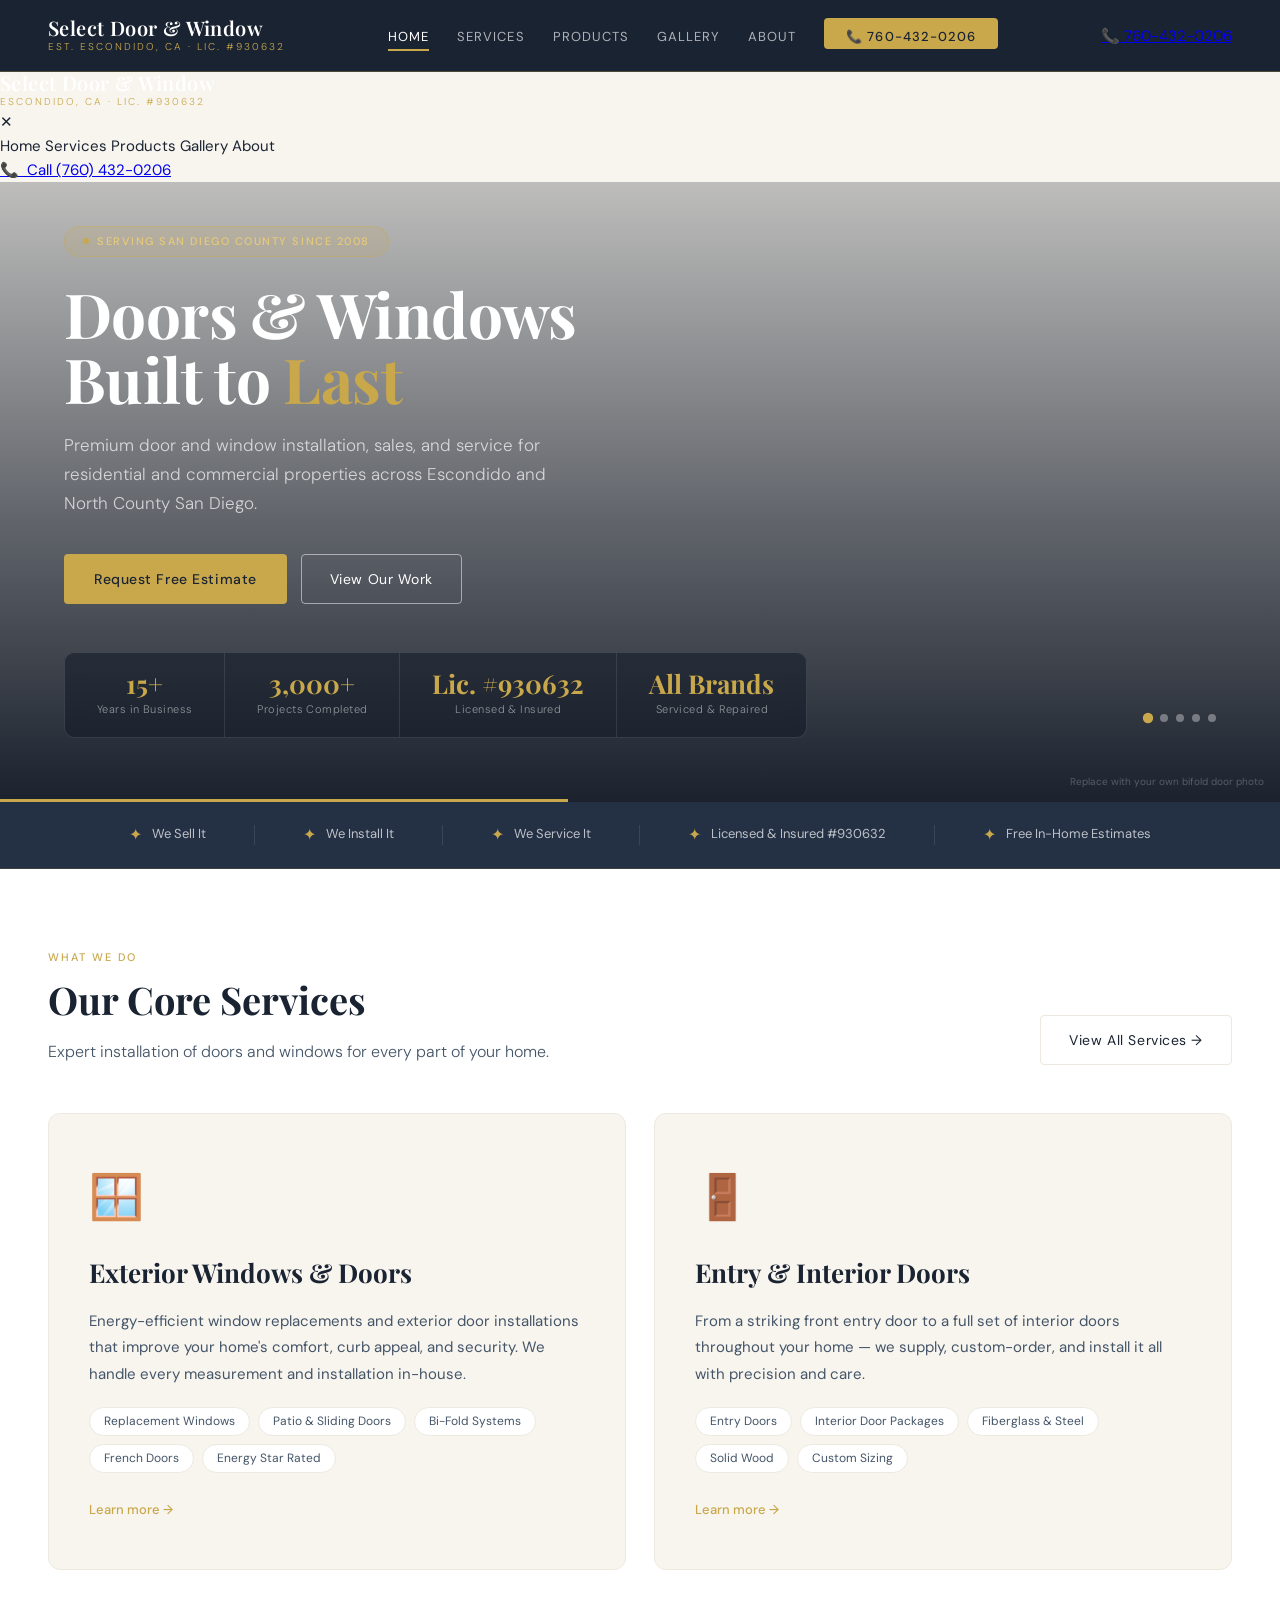
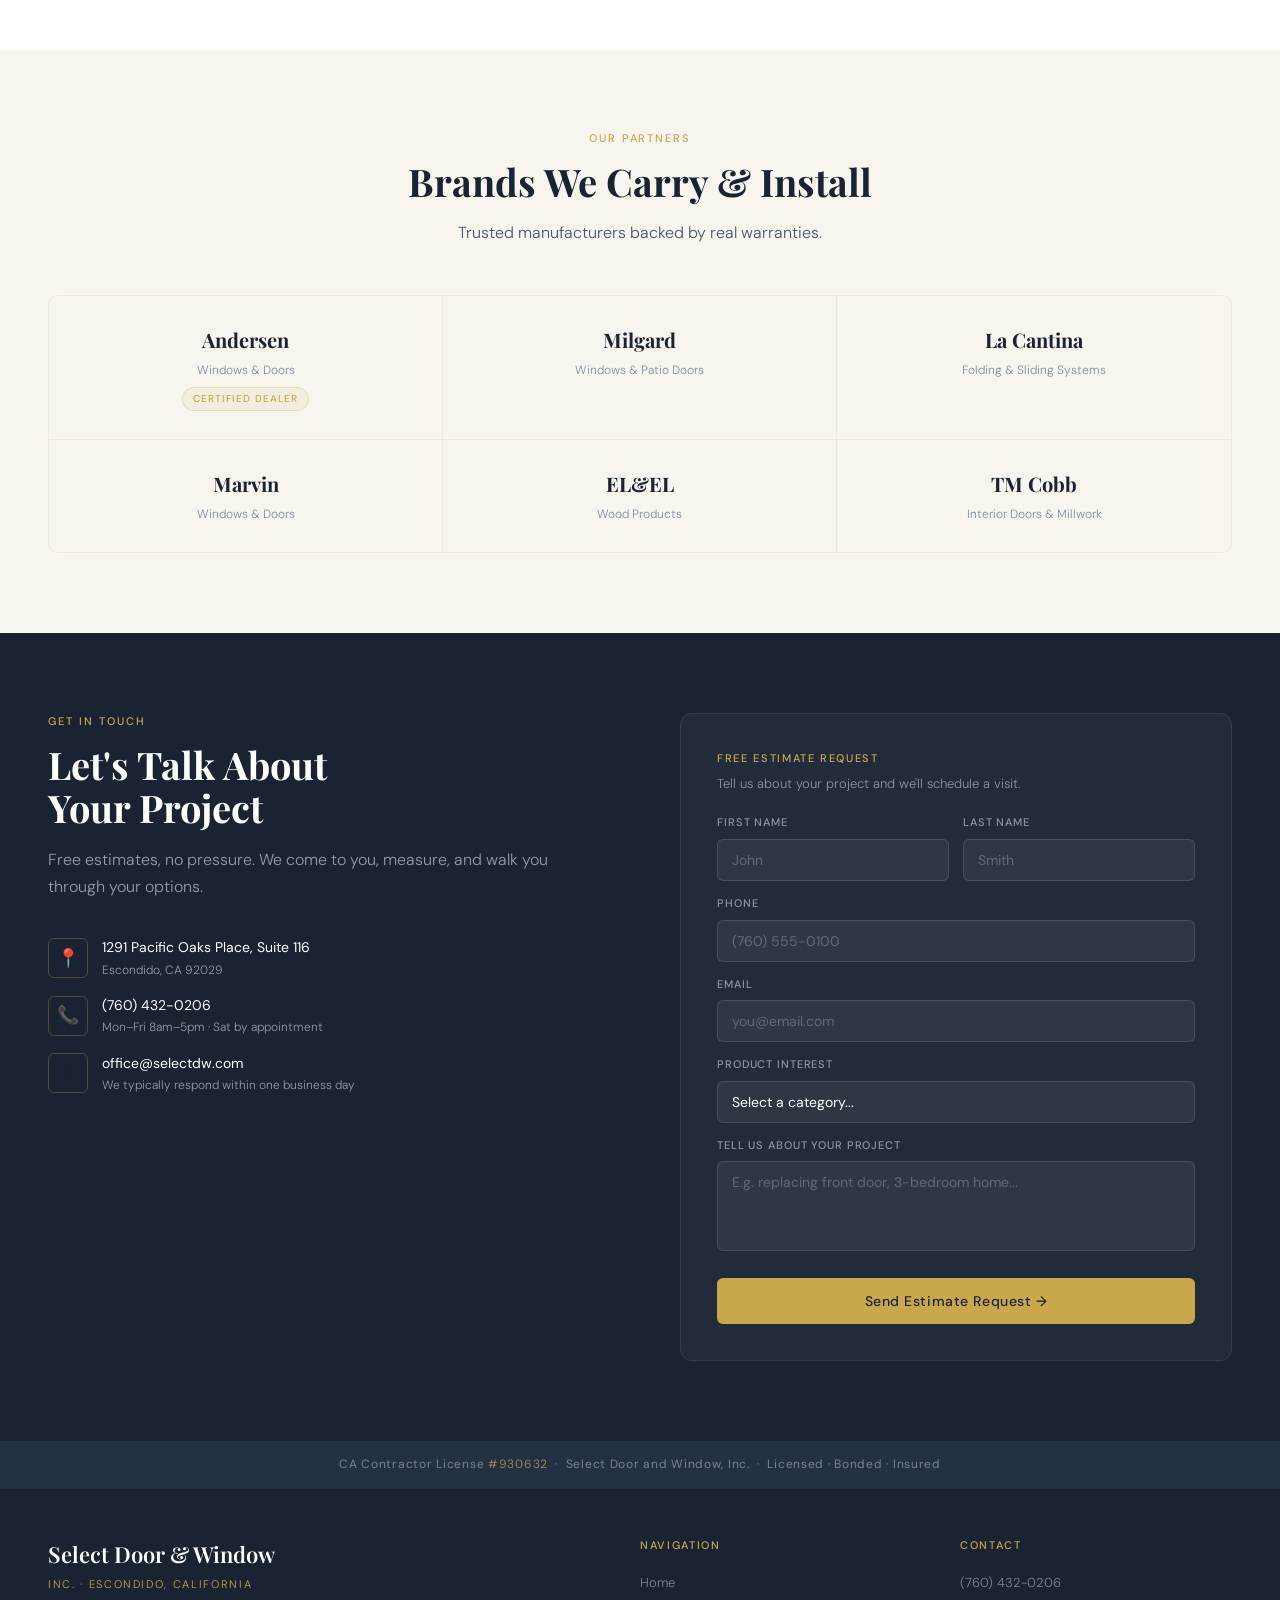
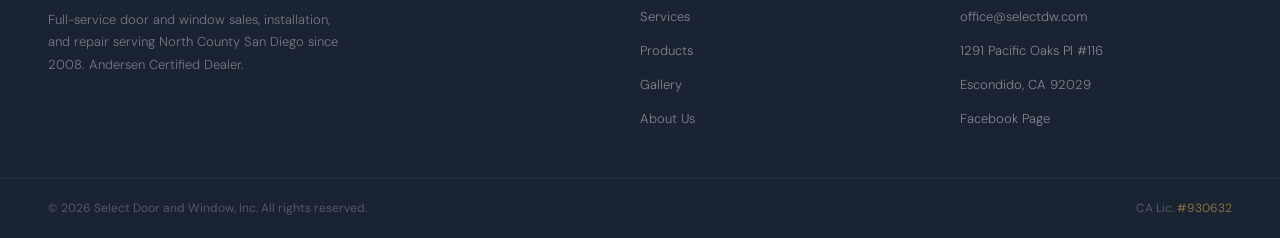
==== commit 1ba2c4d4: "Fix CSS unicode escape for service bullet points content: 'u2736' was rendering the literal text u27" ====
--- a/select_door_window.html
+++ b/select_door_window.html
@@ -121,7 +121,7 @@
   .service-full-card p { font-size: 14px; color: var(--text-mid); line-height: 1.75; margin-bottom: 16px; }
   .service-bullets { list-style: none; display: flex; flex-direction: column; gap: 7px; margin-bottom: 20px; }
   .service-bullets li { font-size: 13px; color: var(--text-mid); display: flex; align-items: center; gap: 8px; }
-  .service-bullets li::before { content: 'u2736'; color: var(--gold); font-size: 9px; }
+  .service-bullets li::before { content: '\2736'; color: var(--gold); font-size: 9px; }
   .service-cta { font-size: 13px; font-weight: 500; color: var(--gold); cursor: pointer; }
 
   /* PRODUCTS */
